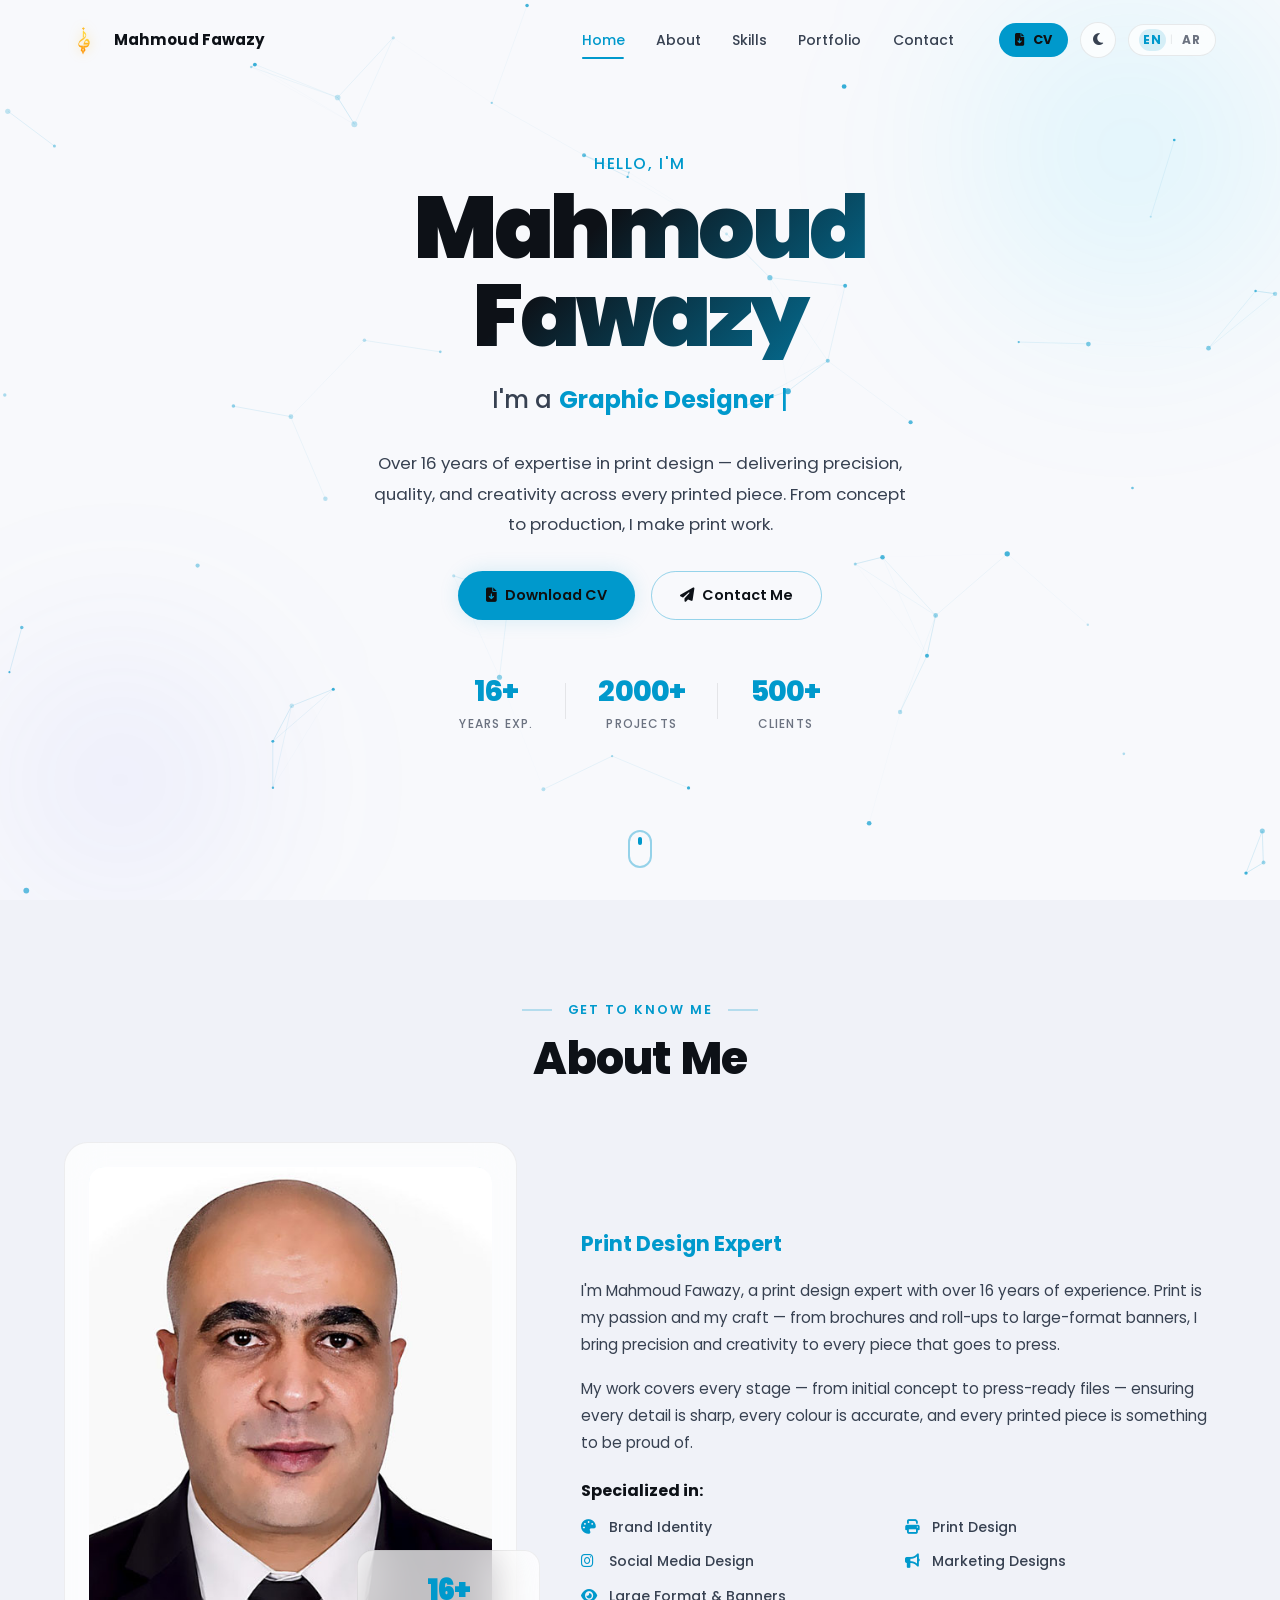
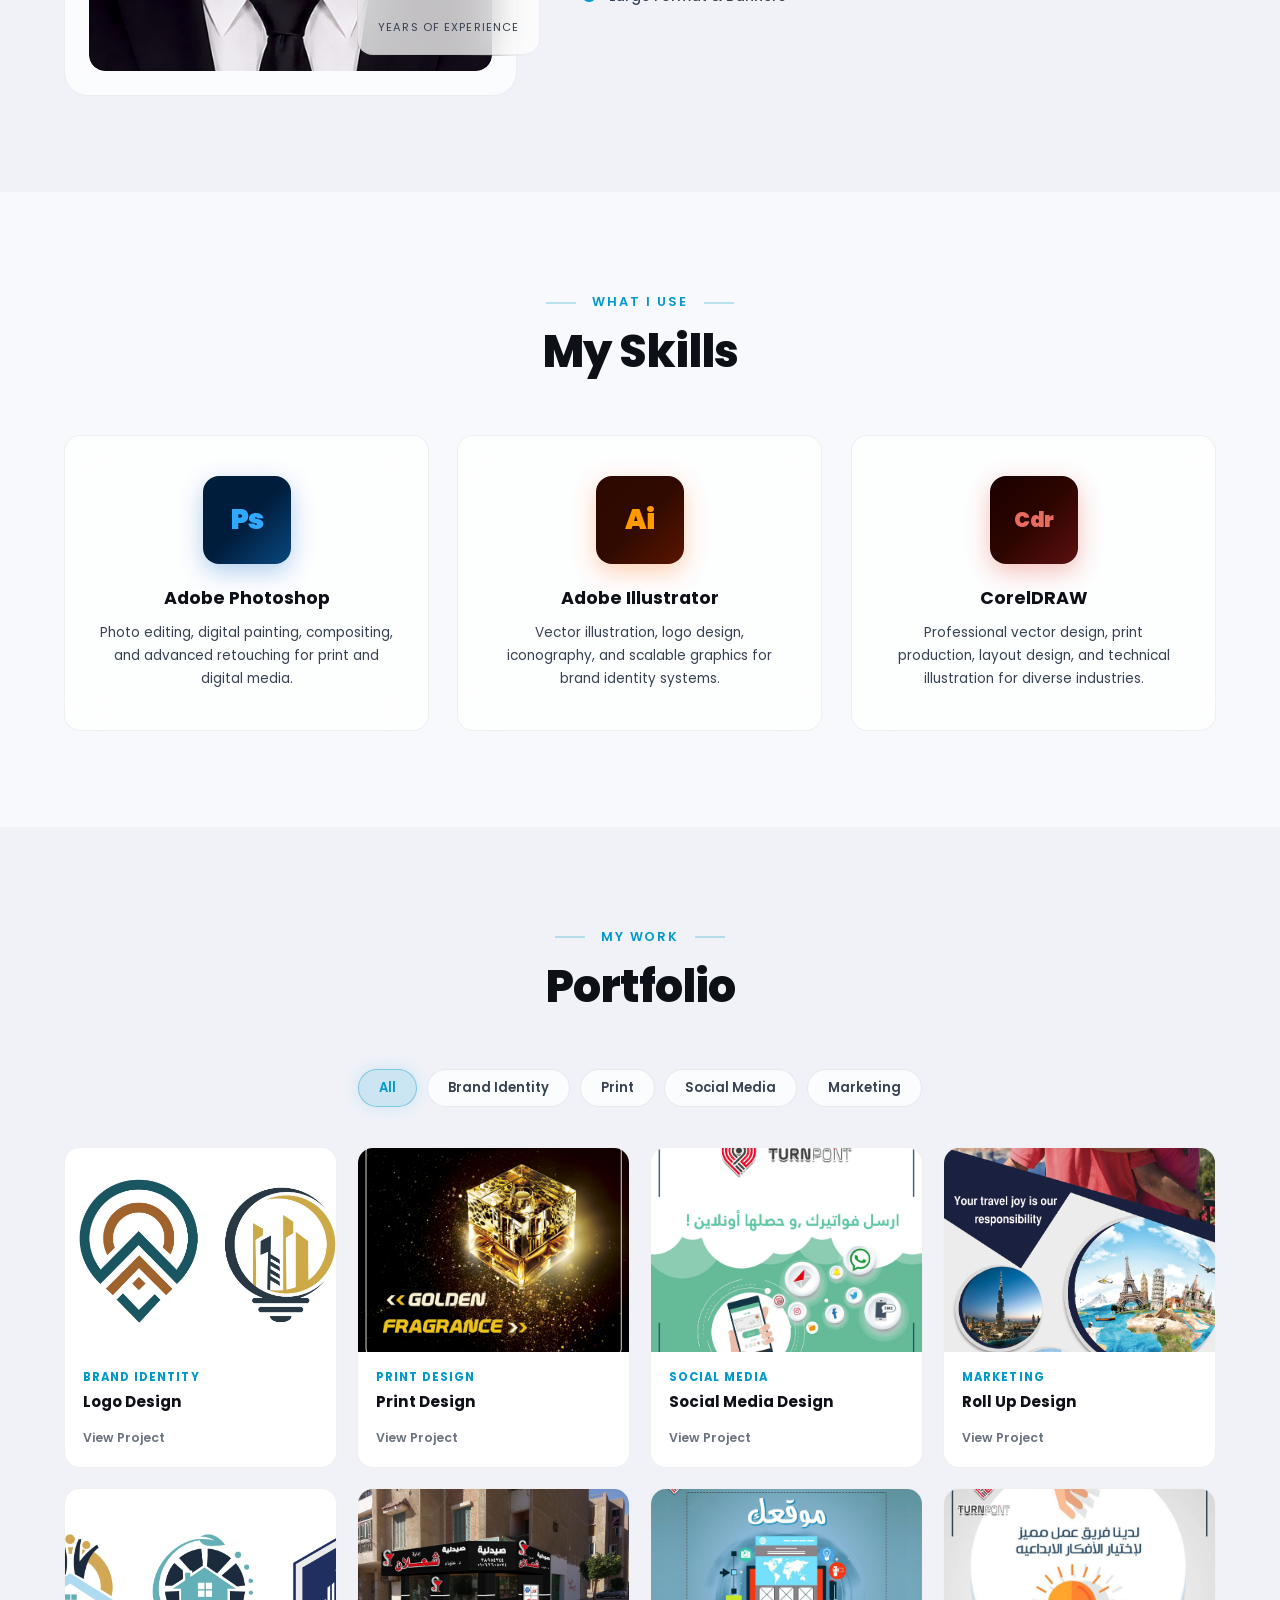
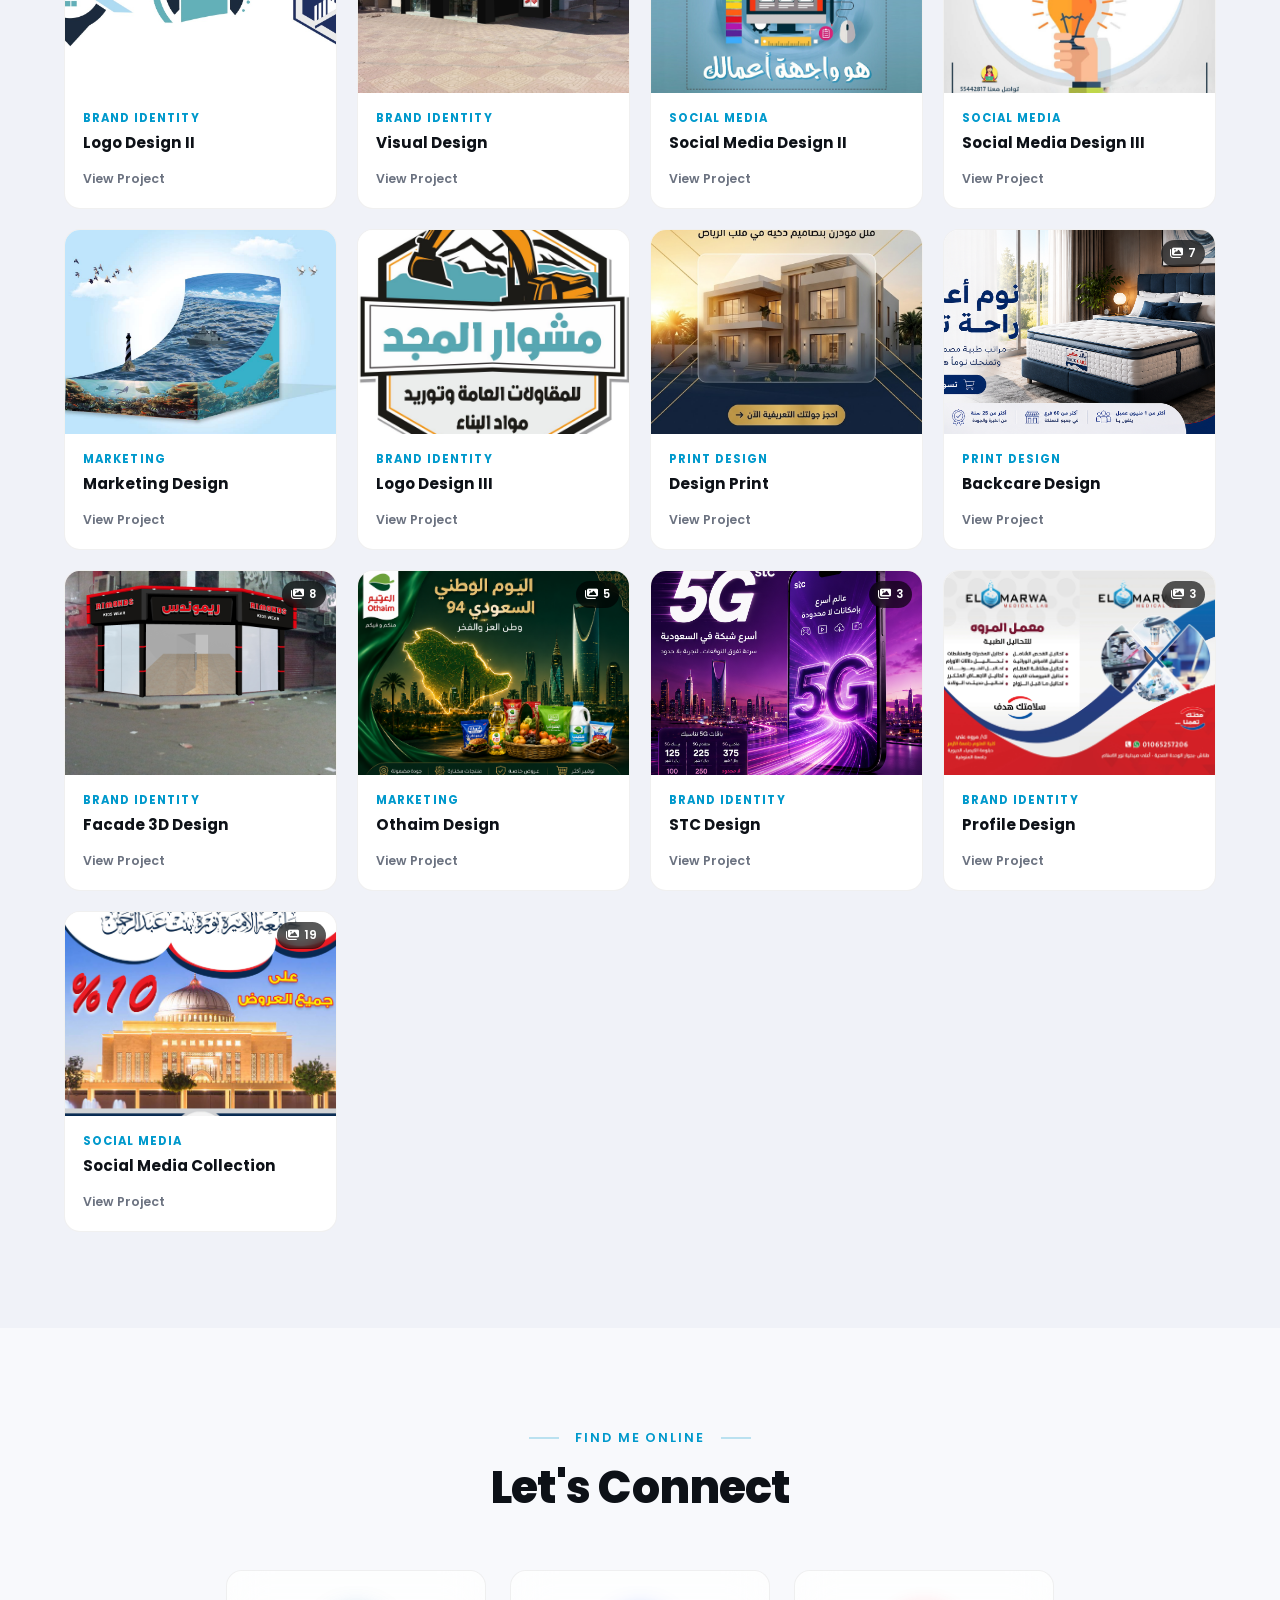
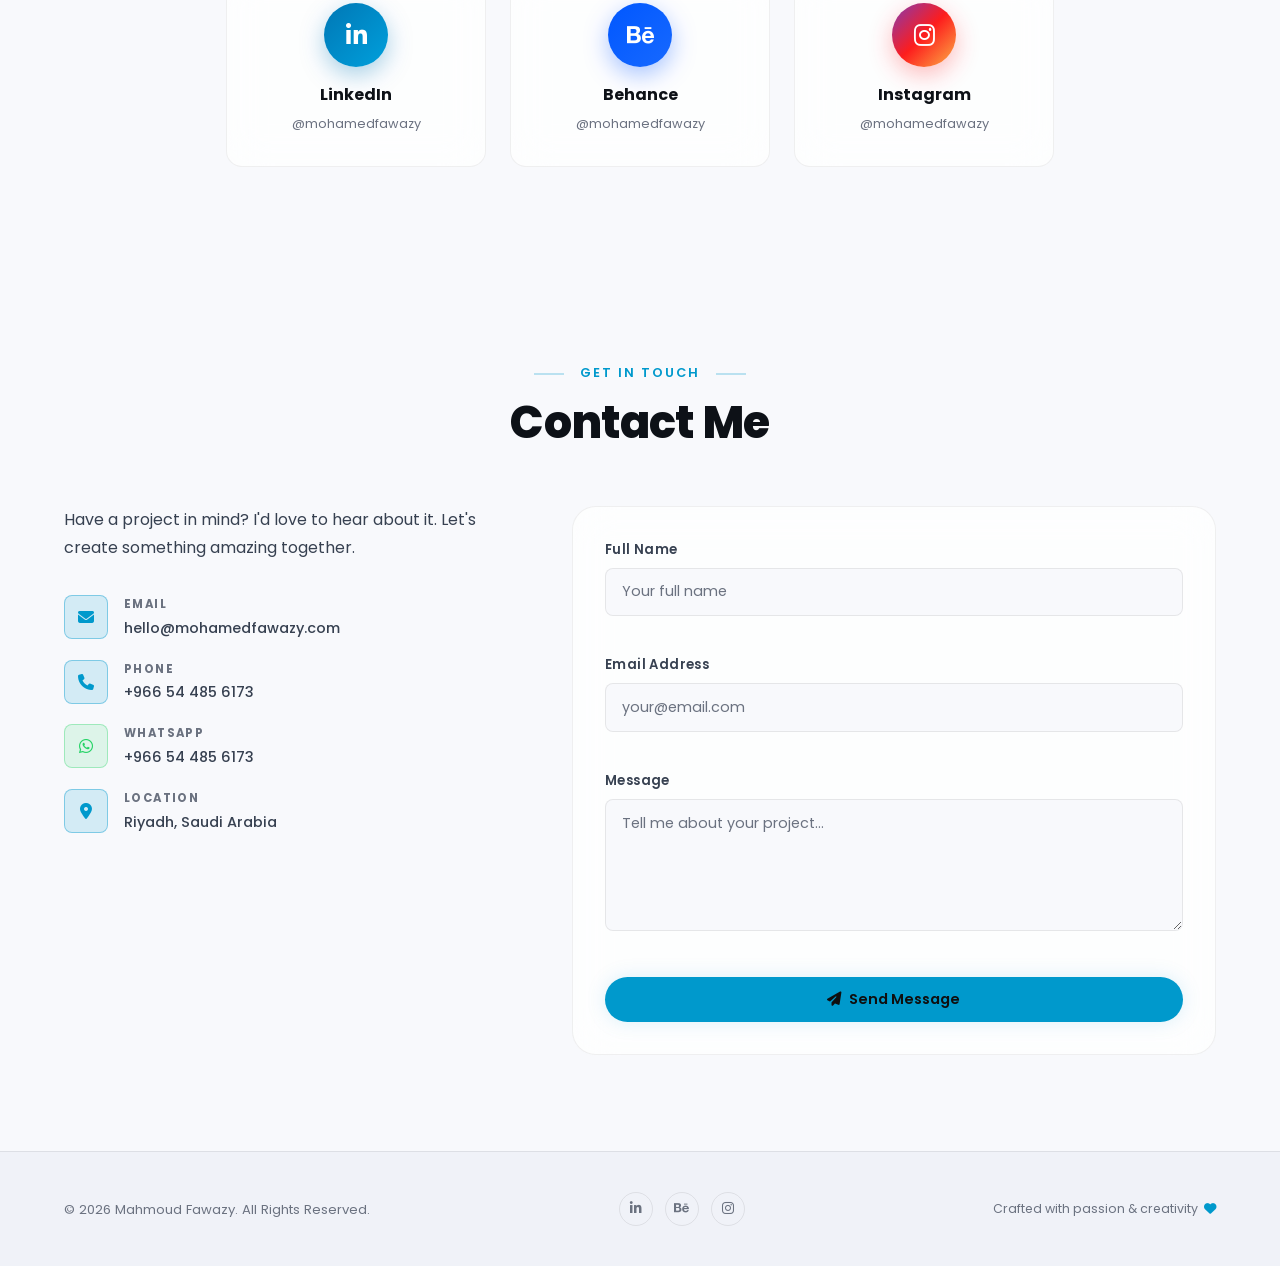
==== index.html @ 14a66e4d "deploy: f0eb52a1836e1e8ee08e49c6eab8d75b485fc7b1" ====
<!DOCTYPE html>
<html lang="en" dir="ltr" data-theme="dark">
<head>
  <meta charset="UTF-8" />
  <meta name="viewport" content="width=device-width, initial-scale=1.0" />
  <meta http-equiv="X-UA-Compatible" content="IE=edge" />

  <!-- ===== SEO ===== -->
  <title>Mahmoud Fawazy | Graphic Designer</title>
  <meta name="description" content="Mahmoud Fawazy — Print Design Expert with 16+ years of experience in brochures, roll-ups, banners, and all types of print production." />
  <meta name="keywords" content="Mahmoud Fawazy, Print Design Expert, Print Production, Brochure Design, Roll Up Design, Banner Design, Graphic Designer, Adobe Photoshop, CorelDRAW" />
  <meta name="author" content="Mahmoud Fawazy" />
  <meta name="robots" content="index, follow" />

  <!-- ===== Open Graph ===== -->
  <meta property="og:type" content="website" />
  <meta property="og:title" content="Mahmoud Fawazy | Graphic Designer" />
  <meta property="og:description" content="Print Design Expert with 16+ years of experience — brochures, roll-ups, banners, and all types of print production." />
  <meta property="og:image" content="assets/images/og-image.jpg" />
  <meta property="og:url" content="https://mohamedfawazy.com" />
  <meta name="twitter:card" content="summary_large_image" />
  <meta name="twitter:title" content="Mahmoud Fawazy | Graphic Designer" />
  <meta name="twitter:description" content="Print Design Expert with 16+ years of experience — brochures, roll-ups, banners, and all types of print production." />

  <!-- ===== Favicon ===== -->
  <link rel="icon" type="image/svg+xml" href="assets/icons/favicon.svg" />

  <!-- ===== Fonts ===== -->
  <link rel="preconnect" href="https://fonts.googleapis.com" />
  <link rel="preconnect" href="https://fonts.gstatic.com" crossorigin />
  <link href="https://fonts.googleapis.com/css2?family=Poppins:wght@300;400;500;600;700;800;900&family=Cairo:wght@300;400;500;600;700;800;900&display=swap" rel="stylesheet" />

  <!-- ===== Font Awesome ===== -->
  <link rel="stylesheet" href="https://cdnjs.cloudflare.com/ajax/libs/font-awesome/6.5.1/css/all.min.css" integrity="sha512-DTOQO9RWCH3ppGqcWaEA1BIZOC6xxalwEsw9c2QQeAIftl+Vegovlnee1c9QX4TctnWMn13TZye+giMm8e2LwA==" crossorigin="anonymous" referrerpolicy="no-referrer" />

  <!-- ===== Styles ===== -->
  <link rel="stylesheet" href="src/style.css" />
</head>
<body>

  <!-- ===================================================
       LOADING SCREEN
  ==================================================== -->
  <div id="loading-screen" class="loading-screen" role="status" aria-label="Loading">
    <div class="loader-content">
      <div class="loader-logo"><img src="assets/icons/logo.png" alt="Mahmoud Fawazy Logo" class="loader-logo-img" /></div>
      <div class="loader-bar-wrap">
        <div class="loader-bar"></div>
      </div>
      <p class="loader-text" data-i18n="loading">MohamedFawazy Portfolio</p>
    </div>
  </div>

  <!-- ===================================================
       NAVIGATION
  ==================================================== -->
  <header id="navbar" class="navbar" role="banner">
    <nav class="nav-container" aria-label="Main navigation">

      <!-- Logo -->
      <a href="#home" class="nav-logo" aria-label="Go to top">
        <img src="assets/icons/logo.png" alt="Mahmoud Fawazy Logo" class="logo-img" />
        <span class="logo-name" data-i18n="logoName">Mahmoud Fawazy</span>
      </a>

      <!-- Nav Links -->
      <ul class="nav-links" role="list">
        <li><a href="#home"      class="nav-link active" data-i18n="navHome"      aria-current="page">Home</a></li>
        <li><a href="#about"     class="nav-link"        data-i18n="navAbout">About</a></li>
        <li><a href="#skills"    class="nav-link"        data-i18n="navSkills">Skills</a></li>
        <li><a href="#portfolio" class="nav-link"        data-i18n="navPortfolio">Portfolio</a></li>
        <li><a href="#contact"   class="nav-link"        data-i18n="navContact">Contact</a></li>
      </ul>

      <!-- Controls -->
      <div class="nav-controls">
        <!-- Download CV -->
        <a href="assets/cv/Mohamed-Fawazy-CV.pdf" download class="btn btn-cv ripple" aria-label="Download CV">
          <i class="fa-solid fa-file-arrow-down" aria-hidden="true"></i>
          <span data-i18n="downloadCV">CV</span>
        </a>

        <!-- Theme Toggle -->
        <button id="theme-toggle" class="icon-btn" aria-label="Toggle theme" title="Toggle theme">
          <i class="fa-solid fa-sun" id="icon-sun" aria-hidden="true"></i>
          <i class="fa-solid fa-moon" id="icon-moon" aria-hidden="true"></i>
        </button>

        <!-- Language Toggle -->
        <div class="lang-toggle" role="group" aria-label="Language selection">
          <button class="lang-btn active" data-lang="en" aria-label="Switch to English" aria-pressed="true">EN</button>
          <span class="lang-divider" aria-hidden="true">|</span>
          <button class="lang-btn" data-lang="ar" aria-label="Switch to Arabic" aria-pressed="false">AR</button>
        </div>

        <!-- Hamburger -->
        <button id="hamburger" class="hamburger" aria-label="Toggle mobile menu" aria-expanded="false" aria-controls="nav-links-mobile">
          <span></span><span></span><span></span>
        </button>
      </div>
    </nav>

    <!-- Mobile menu -->
    <div id="nav-links-mobile" class="nav-mobile" aria-hidden="true">
      <ul role="list">
        <li><a href="#home"      class="nav-link" data-i18n="navHome">Home</a></li>
        <li><a href="#about"     class="nav-link" data-i18n="navAbout">About</a></li>
        <li><a href="#skills"    class="nav-link" data-i18n="navSkills">Skills</a></li>
        <li><a href="#portfolio" class="nav-link" data-i18n="navPortfolio">Portfolio</a></li>
        <li><a href="#contact"   class="nav-link" data-i18n="navContact">Contact</a></li>
        <li>
          <a href="assets/cv/Mohamed-Fawazy-CV.pdf" download class="btn btn-cv ripple" aria-label="Download CV">
            <i class="fa-solid fa-file-arrow-down" aria-hidden="true"></i>
            <span data-i18n="downloadCV">CV</span>
          </a>
        </li>
      </ul>
    </div>
  </header>

  <main>
    <!-- ===================================================
         HERO SECTION
    ==================================================== -->
    <section id="home" class="hero section" aria-label="Hero">
      <!-- Particle canvas -->
      <canvas id="particle-canvas" aria-hidden="true"></canvas>

      <!-- Decorative animated blobs -->
      <div class="hero-blob hero-blob-1" aria-hidden="true"></div>
      <div class="hero-blob hero-blob-2" aria-hidden="true"></div>

      <div class="hero-content">
        <p class="hero-greeting reveal-up" data-i18n="heroGreeting">Hello, I'm</p>
        <h1 class="hero-name reveal-up">Mahmoud Fawazy</h1>
        <div class="hero-role-wrap reveal-up">
          <span class="hero-role-prefix" data-i18n="heroRolePrefix">I'm a</span>
          <span class="hero-role" id="typed-role"></span>
          <span class="hero-cursor" aria-hidden="true">|</span>
        </div>
        <p class="hero-bio reveal-up" data-i18n="heroBio">
          Over 16 years of expertise in print design — delivering precision, quality, and creativity across every printed piece. From concept to production, I make print work.
        </p>
        <div class="hero-cta reveal-up">
          <a href="assets/cv/Mohamed-Fawazy-CV.pdf" download class="btn btn-primary ripple">
            <i class="fa-solid fa-file-arrow-down" aria-hidden="true"></i>
            <span data-i18n="downloadCVFull">Download CV</span>
          </a>
          <a href="#contact" class="btn btn-outline ripple">
            <i class="fa-solid fa-paper-plane" aria-hidden="true"></i>
            <span data-i18n="contactMe">Contact Me</span>
          </a>
        </div>
        <div class="hero-stats reveal-up" aria-label="Statistics">
          <div class="stat-item">
            <span class="stat-number">16+</span>
            <span class="stat-label" data-i18n="statYears">Years Exp.</span>
          </div>
          <div class="stat-divider" aria-hidden="true"></div>
          <div class="stat-item">
            <span class="stat-number">2000+</span>
            <span class="stat-label" data-i18n="statProjects">Projects</span>
          </div>
          <div class="stat-divider" aria-hidden="true"></div>
          <div class="stat-item">
            <span class="stat-number">500+</span>
            <span class="stat-label" data-i18n="statClients">Clients</span>
          </div>
        </div>
      </div>

      <!-- Scroll indicator -->
      <a href="#about" class="scroll-indicator" aria-label="Scroll to about section">
        <span class="scroll-dot" aria-hidden="true"></span>
      </a>
    </section>

    <!-- ===================================================
         ABOUT SECTION
    ==================================================== -->
    <section id="about" class="about section" aria-label="About">
      <div class="container">
        <div class="section-header reveal-up">
          <span class="section-tag" data-i18n="aboutTag">Get to know me</span>
          <h2 class="section-title" data-i18n="aboutTitle">About Me</h2>
        </div>

        <div class="about-grid">
          <!-- Image -->
          <div class="about-image-wrap reveal-left">
            <div class="about-image-card glass-card">
              <div class="about-img-placeholder" aria-label="Mahmoud Fawazy profile photo">
                <img src="assets/portfolio/my%20face%20photo.jpg" alt="Mahmoud Fawazy — Graphic Designer" loading="lazy" />
              </div>
              <!-- Floating badge -->
              <div class="about-badge glass-card" aria-label="Experience badge">
                <span class="badge-number">16+</span>
                <span class="badge-label" data-i18n="badgeYears">Years of<br/>Experience</span>
              </div>
            </div>
          </div>

          <!-- Text -->
          <div class="about-text reveal-right">
            <h3 class="about-subtitle" data-i18n="aboutSubtitle">Print Design Expert</h3>
            <p class="about-description" data-i18n="aboutDesc1">
              I'm Mahmoud Fawazy, a print design expert with over 16 years of experience. Print is my passion and my craft — from brochures and roll-ups to large-format banners, I bring precision and creativity to every piece that goes to press.
            </p>
            <p class="about-description" data-i18n="aboutDesc2">
              My work covers every stage — from initial concept to press-ready files — ensuring every detail is sharp, every colour is accurate, and every printed piece is something to be proud of.
            </p>

            <!-- Specializations -->
            <h4 class="about-spec-title" data-i18n="specTitle">Specialized in:</h4>
            <ul class="about-spec-list" role="list">
              <li class="spec-item">
                <i class="fa-solid fa-palette" aria-hidden="true"></i>
                <span data-i18n="spec1">Brand Identity</span>
              </li>
              <li class="spec-item">
                <i class="fa-solid fa-print" aria-hidden="true"></i>
                <span data-i18n="spec2">Print Design</span>
              </li>
              <li class="spec-item">
                <i class="fa-brands fa-instagram" aria-hidden="true"></i>
                <span data-i18n="spec3">Social Media Design</span>
              </li>
              <li class="spec-item">
                <i class="fa-solid fa-bullhorn" aria-hidden="true"></i>
                <span data-i18n="spec4">Marketing Designs</span>
              </li>
              <li class="spec-item">
                <i class="fa-solid fa-eye" aria-hidden="true"></i>
                <span data-i18n="spec5">Large Format &amp; Banners</span>
              </li>
            </ul>
          </div>
        </div>
      </div>
    </section>

    <!-- ===================================================
         SKILLS SECTION
    ==================================================== -->
    <section id="skills" class="skills section" aria-label="Skills">
      <div class="container">
        <div class="section-header reveal-up">
          <span class="section-tag" data-i18n="skillsTag">What I Use</span>
          <h2 class="section-title" data-i18n="skillsTitle">My Skills</h2>
        </div>

        <div class="skills-grid">
          <!-- Photoshop -->
          <article class="skill-card glass-card tilt-card reveal-up" aria-label="Adobe Photoshop skill">
            <div class="skill-icon-wrap skill-ps" aria-hidden="true">
              <div class="skill-icon-inner">
                <span class="skill-abbr">Ps</span>
              </div>
            </div>
            <h3 class="skill-name" data-i18n="skillPS">Adobe Photoshop</h3>
            <p class="skill-desc" data-i18n="skillPSDesc">Photo editing, digital painting, compositing, and advanced retouching for print and digital media.</p>
            <div class="skill-glow" aria-hidden="true"></div>
          </article>

          <!-- Illustrator -->
          <article class="skill-card glass-card tilt-card reveal-up" style="--delay: 0.1s" aria-label="Adobe Illustrator skill">
            <div class="skill-icon-wrap skill-ai" aria-hidden="true">
              <div class="skill-icon-inner">
                <span class="skill-abbr">Ai</span>
              </div>
            </div>
            <h3 class="skill-name" data-i18n="skillAI">Adobe Illustrator</h3>
            <p class="skill-desc" data-i18n="skillAIDesc">Vector illustration, logo design, iconography, and scalable graphics for brand identity systems.</p>
            <div class="skill-glow" aria-hidden="true"></div>
          </article>

          <!-- CorelDRAW -->
          <article class="skill-card glass-card tilt-card reveal-up" style="--delay: 0.2s" aria-label="CorelDRAW skill">
            <div class="skill-icon-wrap skill-cdr" aria-hidden="true">
              <div class="skill-icon-inner">
                <span class="skill-abbr">Cdr</span>
              </div>
            </div>
            <h3 class="skill-name" data-i18n="skillCDR">CorelDRAW</h3>
            <p class="skill-desc" data-i18n="skillCDRDesc">Professional vector design, print production, layout design, and technical illustration for diverse industries.</p>
            <div class="skill-glow" aria-hidden="true"></div>
          </article>
        </div>
      </div>
    </section>

    <!-- ===================================================
         PORTFOLIO SECTION
    ==================================================== -->
    <section id="portfolio" class="portfolio section" aria-label="Portfolio">
      <div class="container">
        <div class="section-header reveal-up">
          <span class="section-tag" data-i18n="portfolioTag">My Work</span>
          <h2 class="section-title" data-i18n="portfolioTitle">Portfolio</h2>
        </div>

        <!-- Filter Buttons -->
        <div class="portfolio-filters reveal-up" role="group" aria-label="Portfolio filter">
          <button class="filter-btn active ripple" data-filter="all" data-i18n="filterAll">All</button>
          <button class="filter-btn ripple" data-filter="brand" data-i18n="filterBrand">Brand Identity</button>
          <button class="filter-btn ripple" data-filter="print" data-i18n="filterPrint">Print</button>
          <button class="filter-btn ripple" data-filter="social" data-i18n="filterSocial">Social Media</button>
          <button class="filter-btn ripple" data-filter="marketing" data-i18n="filterMarketing">Marketing</button>
        </div>

        <!-- Portfolio Grid -->
        <div class="portfolio-grid" id="portfolio-grid">

          <!-- 1: Logo Design -->
          <article class="portfolio-card reveal-up" data-category="brand" aria-label="Project: Logo Design">
            <div class="portfolio-img" style="--grad: linear-gradient(135deg, #00D4FF 0%, #0047ff 100%)">
              <img src="assets/portfolio/logdesign.jpg" alt="Logo Design" loading="lazy" />
              <div class="portfolio-img-overlay">
                <i class="fa-solid fa-magnifying-glass" aria-hidden="true"></i>
              </div>
            </div>
            <div class="portfolio-info">
              <span class="portfolio-category" data-i18n="catBrand">Brand Identity</span>
              <h3 class="portfolio-title" data-i18n="proj1Title">Logo Design</h3>
              <a href="#" class="btn-view ripple" data-i18n="viewProject">View Project <i class="fa-solid fa-arrow-right" aria-hidden="true"></i></a>
            </div>
          </article>

          <!-- 2: Print Design -->
          <article class="portfolio-card reveal-up" style="--delay: 0.05s" data-category="print" aria-label="Project: Print Design">
            <div class="portfolio-img" style="--grad: linear-gradient(135deg, #FF6B6B 0%, #FF8E53 100%)">
              <img src="assets/portfolio/print%20design.jpg" alt="Print Design" loading="lazy" />
              <div class="portfolio-img-overlay">
                <i class="fa-solid fa-magnifying-glass" aria-hidden="true"></i>
              </div>
            </div>
            <div class="portfolio-info">
              <span class="portfolio-category" data-i18n="catPrint">Print Design</span>
              <h3 class="portfolio-title" data-i18n="proj2Title">Print Design</h3>
              <a href="#" class="btn-view ripple" data-i18n="viewProject">View Project <i class="fa-solid fa-arrow-right" aria-hidden="true"></i></a>
            </div>
          </article>

          <!-- 3: Social Media Design -->
          <article class="portfolio-card reveal-up" style="--delay: 0.1s" data-category="social" aria-label="Project: Social Media Design">
            <div class="portfolio-img" style="--grad: linear-gradient(135deg, #A855F7 0%, #EC4899 100%)">
              <img src="assets/portfolio/social%20media%20design.jpg" alt="Social Media Design" loading="lazy" />
              <div class="portfolio-img-overlay">
                <i class="fa-solid fa-magnifying-glass" aria-hidden="true"></i>
              </div>
            </div>
            <div class="portfolio-info">
              <span class="portfolio-category" data-i18n="catSocial">Social Media</span>
              <h3 class="portfolio-title" data-i18n="proj3Title">Social Media Design</h3>
              <a href="#" class="btn-view ripple" data-i18n="viewProject">View Project <i class="fa-solid fa-arrow-right" aria-hidden="true"></i></a>
            </div>
          </article>

          <!-- 4: Roll Up Design -->
          <article class="portfolio-card reveal-up" style="--delay: 0.15s" data-category="marketing" aria-label="Project: Roll Up Design">
            <div class="portfolio-img" style="--grad: linear-gradient(135deg, #10B981 0%, #06B6D4 100%)">
              <img src="assets/portfolio/roll%20up%20design.jpg" alt="Roll Up Design" loading="lazy" />
              <div class="portfolio-img-overlay">
                <i class="fa-solid fa-magnifying-glass" aria-hidden="true"></i>
              </div>
            </div>
            <div class="portfolio-info">
              <span class="portfolio-category" data-i18n="catMarketing">Marketing</span>
              <h3 class="portfolio-title" data-i18n="proj4Title">Roll Up Design</h3>
              <a href="#" class="btn-view ripple" data-i18n="viewProject">View Project <i class="fa-solid fa-arrow-right" aria-hidden="true"></i></a>
            </div>
          </article>

          <!-- 5: Logo Design II -->
          <article class="portfolio-card reveal-up" style="--delay: 0.2s" data-category="brand" aria-label="Project: Logo Design II">
            <div class="portfolio-img" style="--grad: linear-gradient(135deg, #F59E0B 0%, #EF4444 100%)">
              <img src="assets/portfolio/logo%20desin%202.jpg" alt="Logo Design II" loading="lazy" />
              <div class="portfolio-img-overlay">
                <i class="fa-solid fa-magnifying-glass" aria-hidden="true"></i>
              </div>
            </div>
            <div class="portfolio-info">
              <span class="portfolio-category" data-i18n="catBrand">Brand Identity</span>
              <h3 class="portfolio-title" data-i18n="proj5Title">Logo Design II</h3>
              <a href="#" class="btn-view ripple" data-i18n="viewProject">View Project <i class="fa-solid fa-arrow-right" aria-hidden="true"></i></a>
            </div>
          </article>

          <!-- 6: Visual Design -->
          <article class="portfolio-card reveal-up" style="--delay: 0.25s" data-category="brand" aria-label="Project: Visual Design">
            <div class="portfolio-img" style="--grad: linear-gradient(135deg, #6366F1 0%, #00D4FF 100%)">
              <img src="assets/portfolio/viwe%20design.JPG" alt="Visual Design" loading="lazy" />
              <div class="portfolio-img-overlay">
                <i class="fa-solid fa-magnifying-glass" aria-hidden="true"></i>
              </div>
            </div>
            <div class="portfolio-info">
              <span class="portfolio-category" data-i18n="catBrand">Brand Identity</span>
              <h3 class="portfolio-title" data-i18n="proj6Title">Visual Design</h3>
              <a href="#" class="btn-view ripple" data-i18n="viewProject">View Project <i class="fa-solid fa-arrow-right" aria-hidden="true"></i></a>
            </div>
          </article>

          <!-- 7: Social Media Design II -->
          <article class="portfolio-card reveal-up" style="--delay: 0.3s" data-category="social" aria-label="Project: Social Media Design II">
            <div class="portfolio-img" style="--grad: linear-gradient(135deg, #F97316 0%, #EC4899 100%)">
              <img src="assets/portfolio/social%20media%20design%202.jpg" alt="Social Media Design II" loading="lazy" />
              <div class="portfolio-img-overlay">
                <i class="fa-solid fa-magnifying-glass" aria-hidden="true"></i>
              </div>
            </div>
            <div class="portfolio-info">
              <span class="portfolio-category" data-i18n="catSocial">Social Media</span>
              <h3 class="portfolio-title" data-i18n="proj7Title">Social Media Design II</h3>
              <a href="#" class="btn-view ripple" data-i18n="viewProject">View Project <i class="fa-solid fa-arrow-right" aria-hidden="true"></i></a>
            </div>
          </article>

          <!-- 8: Social Media Design III -->
          <article class="portfolio-card reveal-up" style="--delay: 0.35s" data-category="social" aria-label="Project: Social Media Design III">
            <div class="portfolio-img" style="--grad: linear-gradient(135deg, #14B8A6 0%, #6366F1 100%)">
              <img src="assets/portfolio/social%20media%20design%203.jpg" alt="Social Media Design III" loading="lazy" />
              <div class="portfolio-img-overlay">
                <i class="fa-solid fa-magnifying-glass" aria-hidden="true"></i>
              </div>
            </div>
            <div class="portfolio-info">
              <span class="portfolio-category" data-i18n="catSocial">Social Media</span>
              <h3 class="portfolio-title" data-i18n="proj8Title">Social Media Design III</h3>
              <a href="#" class="btn-view ripple" data-i18n="viewProject">View Project <i class="fa-solid fa-arrow-right" aria-hidden="true"></i></a>
            </div>
          </article>

          <!-- 9: Marketing Design -->
          <article class="portfolio-card reveal-up" style="--delay: 0.4s" data-category="marketing" aria-label="Project: Marketing Design">
            <div class="portfolio-img" style="--grad: linear-gradient(135deg, #8B5CF6 0%, #3B82F6 100%)">
              <img src="assets/portfolio/work5.JPG" alt="Marketing Design" loading="lazy" />
              <div class="portfolio-img-overlay">
                <i class="fa-solid fa-magnifying-glass" aria-hidden="true"></i>
              </div>
            </div>
            <div class="portfolio-info">
              <span class="portfolio-category" data-i18n="catMarketing">Marketing</span>
              <h3 class="portfolio-title" data-i18n="proj9Title">Marketing Design</h3>
              <a href="#" class="btn-view ripple" data-i18n="viewProject">View Project <i class="fa-solid fa-arrow-right" aria-hidden="true"></i></a>
            </div>
          </article>


          <!-- 10: Logo Design III -->
          <article class="portfolio-card reveal-up" style="--delay: 0.05s" data-category="brand" aria-label="Project: Logo Design III">
            <div class="portfolio-img" style="--grad: linear-gradient(135deg, #00D4FF 0%, #7C3AED 100%)">
              <img src="assets/portfolio/logo%20design.jpg" alt="Logo Design III" loading="lazy" />
              <div class="portfolio-img-overlay"><i class="fa-solid fa-magnifying-glass" aria-hidden="true"></i></div>
            </div>
            <div class="portfolio-info">
              <span class="portfolio-category" data-i18n="catBrand">Brand Identity</span>
              <h3 class="portfolio-title" data-i18n="proj10Title">Logo Design III</h3>
              <a href="#" class="btn-view ripple" data-i18n="viewProject">View Project <i class="fa-solid fa-arrow-right" aria-hidden="true"></i></a>
            </div>
          </article>

          <!-- Design Print -->
          <article class="portfolio-card reveal-up" style="--delay: 0.1s" data-category="print" aria-label="Project: Design Print">
            <div class="portfolio-img" style="--grad: linear-gradient(135deg, #FF6B6B 0%, #FF8E53 100%)">
              <img src="assets/portfolio/design%20print.jpg" alt="Design Print" loading="lazy" />
              <div class="portfolio-img-overlay"><i class="fa-solid fa-magnifying-glass" aria-hidden="true"></i></div>
            </div>
            <div class="portfolio-info">
              <span class="portfolio-category" data-i18n="catPrint">Print Design</span>
              <h3 class="portfolio-title" data-i18n="proj11Title">Design Print</h3>
              <a href="#" class="btn-view ripple" data-i18n="viewProject">View Project <i class="fa-solid fa-arrow-right" aria-hidden="true"></i></a>
            </div>
          </article>

          <!-- Backcare Design — 7 images -->
          <article class="portfolio-card portfolio-group reveal-up" style="--delay: 0.15s" data-category="print"
            data-group='[{"src":"assets/portfolio/1%20backcare%20design.png","alt":"Backcare Design 1"},{"src":"assets/portfolio/2%20backcare%20design.png","alt":"Backcare Design 2"},{"src":"assets/portfolio/3%20backcare%20design.png","alt":"Backcare Design 3"},{"src":"assets/portfolio/4%20backcare%20design.png","alt":"Backcare Design 4"},{"src":"assets/portfolio/5%20backcare%20design.png","alt":"Backcare Design 5"},{"src":"assets/portfolio/6%20backcare%20design.png","alt":"Backcare Design 6"},{"src":"assets/portfolio/7%20backcare%20design.png","alt":"Backcare Design 7"}]'
            aria-label="Project: Backcare Design">
            <div class="portfolio-img" style="--grad: linear-gradient(135deg, #A855F7 0%, #3B82F6 100%)">
              <img src="assets/portfolio/1%20backcare%20design.png" alt="Backcare Design" loading="lazy" />
              <div class="portfolio-img-overlay"><i class="fa-solid fa-magnifying-glass" aria-hidden="true"></i></div>
              <span class="group-badge"><i class="fa-solid fa-images"></i> 7</span>
            </div>
            <div class="portfolio-info">
              <span class="portfolio-category" data-i18n="catPrint">Print Design</span>
              <h3 class="portfolio-title">Backcare Design</h3>
              <a href="#" class="btn-view ripple" data-i18n="viewProject">View Project <i class="fa-solid fa-arrow-right" aria-hidden="true"></i></a>
            </div>
          </article>

          <!-- Facade 3D Design — 8 images -->
          <article class="portfolio-card portfolio-group reveal-up" style="--delay: 0.2s" data-category="brand"
            data-group='[{"src":"assets/portfolio/1%20facade%20designs%203D.JPG","alt":"Facade 3D 1"},{"src":"assets/portfolio/2%20facade%20designs%203D.jpg","alt":"Facade 3D 2"},{"src":"assets/portfolio/3%20facade%20designs%203D.jpg","alt":"Facade 3D 3"},{"src":"assets/portfolio/4%20facade%20designs%203D.jpg","alt":"Facade 3D 4"},{"src":"assets/portfolio/5%20facade%20designs%203D.jpg","alt":"Facade 3D 5"},{"src":"assets/portfolio/6%20facade%20designs%203D.jpg","alt":"Facade 3D 6"},{"src":"assets/portfolio/7%20facade%20designs%203D.jpg","alt":"Facade 3D 7"},{"src":"assets/portfolio/8%20facade%20designs%203D.jpg","alt":"Facade 3D 8"}]'
            aria-label="Project: Facade 3D Design">
            <div class="portfolio-img" style="--grad: linear-gradient(135deg, #00D4FF 0%, #0047ff 100%)">
              <img src="assets/portfolio/1%20facade%20designs%203D.JPG" alt="Facade 3D Design" loading="lazy" />
              <div class="portfolio-img-overlay"><i class="fa-solid fa-magnifying-glass" aria-hidden="true"></i></div>
              <span class="group-badge"><i class="fa-solid fa-images"></i> 8</span>
            </div>
            <div class="portfolio-info">
              <span class="portfolio-category" data-i18n="catBrand">Brand Identity</span>
              <h3 class="portfolio-title">Facade 3D Design</h3>
              <a href="#" class="btn-view ripple" data-i18n="viewProject">View Project <i class="fa-solid fa-arrow-right" aria-hidden="true"></i></a>
            </div>
          </article>

          <!-- Othaim Design — 5 images -->
          <article class="portfolio-card portfolio-group reveal-up" style="--delay: 0.25s" data-category="marketing"
            data-group='[{"src":"assets/portfolio/1%20othaim%20design.png","alt":"Othaim Design 1"},{"src":"assets/portfolio/2%20othaim%20design.png","alt":"Othaim Design 2"},{"src":"assets/portfolio/3%20othaim%20design.png","alt":"Othaim Design 3"},{"src":"assets/portfolio/4%20othaim%20design.png","alt":"Othaim Design 4"},{"src":"assets/portfolio/5%20othaim%20design.png","alt":"Othaim Design 5"}]'
            aria-label="Project: Othaim Design">
            <div class="portfolio-img" style="--grad: linear-gradient(135deg, #10B981 0%, #F59E0B 100%)">
              <img src="assets/portfolio/1%20othaim%20design.png" alt="Othaim Design" loading="lazy" />
              <div class="portfolio-img-overlay"><i class="fa-solid fa-magnifying-glass" aria-hidden="true"></i></div>
              <span class="group-badge"><i class="fa-solid fa-images"></i> 5</span>
            </div>
            <div class="portfolio-info">
              <span class="portfolio-category" data-i18n="catMarketing">Marketing</span>
              <h3 class="portfolio-title">Othaim Design</h3>
              <a href="#" class="btn-view ripple" data-i18n="viewProject">View Project <i class="fa-solid fa-arrow-right" aria-hidden="true"></i></a>
            </div>
          </article>

          <!-- STC Design — 3 images -->
          <article class="portfolio-card portfolio-group reveal-up" style="--delay: 0.3s" data-category="brand"
            data-group='[{"src":"assets/portfolio/1%20stc%20design.png","alt":"STC Design 1"},{"src":"assets/portfolio/2%20stc%20design.png","alt":"STC Design 2"},{"src":"assets/portfolio/3%20stc%20design.png","alt":"STC Design 3"}]'
            aria-label="Project: STC Design">
            <div class="portfolio-img" style="--grad: linear-gradient(135deg, #8B5CF6 0%, #3B82F6 100%)">
              <img src="assets/portfolio/1%20stc%20design.png" alt="STC Design" loading="lazy" />
              <div class="portfolio-img-overlay"><i class="fa-solid fa-magnifying-glass" aria-hidden="true"></i></div>
              <span class="group-badge"><i class="fa-solid fa-images"></i> 3</span>
            </div>
            <div class="portfolio-info">
              <span class="portfolio-category" data-i18n="catBrand">Brand Identity</span>
              <h3 class="portfolio-title">STC Design</h3>
              <a href="#" class="btn-view ripple" data-i18n="viewProject">View Project <i class="fa-solid fa-arrow-right" aria-hidden="true"></i></a>
            </div>
          </article>

          <!-- Profile Design — 3 images -->
          <article class="portfolio-card portfolio-group reveal-up" style="--delay: 0.35s" data-category="brand"
            data-group='[{"src":"assets/portfolio/1%20profile%20design.jpg","alt":"Profile Design 1"},{"src":"assets/portfolio/2%20profile%20design.jpg","alt":"Profile Design 2"},{"src":"assets/portfolio/3%20profile%20design.jpg","alt":"Profile Design 3"}]'
            aria-label="Project: Profile Design">
            <div class="portfolio-img" style="--grad: linear-gradient(135deg, #F97316 0%, #EC4899 100%)">
              <img src="assets/portfolio/1%20profile%20design.jpg" alt="Profile Design" loading="lazy" />
              <div class="portfolio-img-overlay"><i class="fa-solid fa-magnifying-glass" aria-hidden="true"></i></div>
              <span class="group-badge"><i class="fa-solid fa-images"></i> 3</span>
            </div>
            <div class="portfolio-info">
              <span class="portfolio-category" data-i18n="catBrand">Brand Identity</span>
              <h3 class="portfolio-title">Profile Design</h3>
              <a href="#" class="btn-view ripple" data-i18n="viewProject">View Project <i class="fa-solid fa-arrow-right" aria-hidden="true"></i></a>
            </div>
          </article>

          <!-- Social Media Collection — 19 images -->
          <article class="portfolio-card portfolio-group reveal-up" style="--delay: 0.4s" data-category="social"
            data-group='[{"src":"assets/portfolio/1%20social%20media.jpg","alt":"Social Media 1"},{"src":"assets/portfolio/2%20social%20media.jpg","alt":"Social Media 2"},{"src":"assets/portfolio/3%20social%20media.jpg","alt":"Social Media 3"},{"src":"assets/portfolio/4%20social%20media.jpg","alt":"Social Media 4"},{"src":"assets/portfolio/5%20social%20media.jpg","alt":"Social Media 5"},{"src":"assets/portfolio/6%20social%20media.jpg","alt":"Social Media 6"},{"src":"assets/portfolio/7%20social%20media.jpg","alt":"Social Media 7"},{"src":"assets/portfolio/8%20social%20media.jpg","alt":"Social Media 8"},{"src":"assets/portfolio/9%20social%20media.jpg","alt":"Social Media 9"},{"src":"assets/portfolio/10%20social%20media.jpg","alt":"Social Media 10"},{"src":"assets/portfolio/11%20social%20media.jpg","alt":"Social Media 11"},{"src":"assets/portfolio/12%20social%20media.jpg","alt":"Social Media 12"},{"src":"assets/portfolio/13%20social%20media.jpg","alt":"Social Media 13"},{"src":"assets/portfolio/14%20social%20media.jpg","alt":"Social Media 14"},{"src":"assets/portfolio/15%20social%20media.jpg","alt":"Social Media 15"},{"src":"assets/portfolio/16%20social%20media.jpg","alt":"Social Media 16"},{"src":"assets/portfolio/17%20social%20media.jpg","alt":"Social Media 17"},{"src":"assets/portfolio/18%20social%20media.jpg","alt":"Social Media 18"},{"src":"assets/portfolio/social%20media%20%2019.jpg","alt":"Social Media 19"}]'
            aria-label="Project: Social Media Collection">
            <div class="portfolio-img" style="--grad: linear-gradient(135deg, #A855F7 0%, #EC4899 100%)">
              <img src="assets/portfolio/1%20social%20media.jpg" alt="Social Media Collection" loading="lazy" />
              <div class="portfolio-img-overlay"><i class="fa-solid fa-magnifying-glass" aria-hidden="true"></i></div>
              <span class="group-badge"><i class="fa-solid fa-images"></i> 19</span>
            </div>
            <div class="portfolio-info">
              <span class="portfolio-category" data-i18n="catSocial">Social Media</span>
              <h3 class="portfolio-title">Social Media Collection</h3>
              <a href="#" class="btn-view ripple" data-i18n="viewProject">View Project <i class="fa-solid fa-arrow-right" aria-hidden="true"></i></a>
            </div>
          </article>

        </div><!-- /portfolio-grid -->
      </div>
    </section>

    <!-- ===================================================
         SOCIAL LINKS SECTION
    ==================================================== -->
    <section id="social" class="social-section section" aria-label="Social Links">
      <div class="container">
        <div class="section-header reveal-up">
          <span class="section-tag" data-i18n="socialTag">Find me online</span>
          <h2 class="section-title" data-i18n="socialTitle">Let's Connect</h2>
        </div>

        <div class="social-grid">
          <a href="https://linkedin.com" target="_blank" rel="noopener noreferrer" class="social-card glass-card reveal-up" aria-label="LinkedIn profile">
            <div class="social-icon social-linkedin" aria-hidden="true">
              <i class="fa-brands fa-linkedin-in"></i>
            </div>
            <h3 class="social-name">LinkedIn</h3>
            <p class="social-handle">@mohamedfawazy</p>
            <span class="social-arrow" aria-hidden="true"><i class="fa-solid fa-arrow-up-right-from-square"></i></span>
          </a>

          <a href="https://behance.net" target="_blank" rel="noopener noreferrer" class="social-card glass-card reveal-up" style="--delay: 0.1s" aria-label="Behance profile">
            <div class="social-icon social-behance" aria-hidden="true">
              <i class="fa-brands fa-behance"></i>
            </div>
            <h3 class="social-name">Behance</h3>
            <p class="social-handle">@mohamedfawazy</p>
            <span class="social-arrow" aria-hidden="true"><i class="fa-solid fa-arrow-up-right-from-square"></i></span>
          </a>

          <a href="https://instagram.com" target="_blank" rel="noopener noreferrer" class="social-card glass-card reveal-up" style="--delay: 0.2s" aria-label="Instagram profile">
            <div class="social-icon social-instagram" aria-hidden="true">
              <i class="fa-brands fa-instagram"></i>
            </div>
            <h3 class="social-name">Instagram</h3>
            <p class="social-handle">@mohamedfawazy</p>
            <span class="social-arrow" aria-hidden="true"><i class="fa-solid fa-arrow-up-right-from-square"></i></span>
          </a>
        </div>
      </div>
    </section>

    <!-- ===================================================
         CONTACT SECTION
    ==================================================== -->
    <section id="contact" class="contact section" aria-label="Contact">
      <div class="container">
        <div class="section-header reveal-up">
          <span class="section-tag" data-i18n="contactTag">Get in touch</span>
          <h2 class="section-title" data-i18n="contactTitle">Contact Me</h2>
        </div>

        <div class="contact-grid">
          <!-- Contact Info -->
          <div class="contact-info reveal-left">
            <p class="contact-intro" data-i18n="contactIntro">
              Have a project in mind? I'd love to hear about it. Let's create something amazing together.
            </p>

            <ul class="contact-list" role="list">
              <li class="contact-item">
                <div class="contact-icon" aria-hidden="true"><i class="fa-solid fa-envelope"></i></div>
                <div class="contact-detail">
                  <span class="contact-label" data-i18n="contactEmail">Email</span>
                  <a href="mailto:hello@mohamedfawazy.com" class="contact-value">hello@mohamedfawazy.com</a>
                </div>
              </li>
              <li class="contact-item">
                <div class="contact-icon" aria-hidden="true"><i class="fa-solid fa-phone"></i></div>
                <div class="contact-detail">
                  <span class="contact-label" data-i18n="contactPhone">Phone</span>
                  <a href="tel:+966544856173" class="contact-value">+966 54 485 6173</a>
                </div>
              </li>
              <li class="contact-item">
                <div class="contact-icon contact-icon-wa" aria-hidden="true"><i class="fa-brands fa-whatsapp"></i></div>
                <div class="contact-detail">
                  <span class="contact-label" data-i18n="contactWhatsApp">WhatsApp</span>
                  <a href="https://wa.me/966544856173" target="_blank" rel="noopener noreferrer" class="contact-value">+966 54 485 6173</a>
                </div>
              </li>
              <li class="contact-item">
                <div class="contact-icon" aria-hidden="true"><i class="fa-solid fa-location-dot"></i></div>
                <div class="contact-detail">
                  <span class="contact-label" data-i18n="contactLocation">Location</span>
                  <span class="contact-value" data-i18n="contactCity">Riyadh, Saudi Arabia</span>
                </div>
              </li>
            </ul>
          </div>

          <!-- Contact Form -->
          <form id="contact-form" class="contact-form glass-card reveal-right" novalidate aria-label="Contact form">
            <div class="form-group">
              <label for="form-name" class="form-label" data-i18n="formName">Full Name</label>
              <input
                type="text"
                id="form-name"
                name="name"
                class="form-input"
                data-i18n-placeholder="formNamePlaceholder"
                placeholder="Your full name"
                autocomplete="name"
                required
                aria-required="true"
              />
              <span class="form-error" id="error-name" role="alert"></span>
            </div>

            <div class="form-group">
              <label for="form-email" class="form-label" data-i18n="formEmail">Email Address</label>
              <input
                type="email"
                id="form-email"
                name="email"
                class="form-input"
                data-i18n-placeholder="formEmailPlaceholder"
                placeholder="your@email.com"
                autocomplete="email"
                required
                aria-required="true"
              />
              <span class="form-error" id="error-email" role="alert"></span>
            </div>

            <div class="form-group">
              <label for="form-message" class="form-label" data-i18n="formMessage">Message</label>
              <textarea
                id="form-message"
                name="message"
                class="form-input form-textarea"
                data-i18n-placeholder="formMessagePlaceholder"
                placeholder="Tell me about your project..."
                rows="5"
                required
                aria-required="true"
              ></textarea>
              <span class="form-error" id="error-message" role="alert"></span>
            </div>

            <button type="submit" class="btn btn-primary btn-full ripple" id="form-submit">
              <i class="fa-solid fa-paper-plane" aria-hidden="true"></i>
              <span data-i18n="formSend">Send Message</span>
            </button>

            <!-- Success message -->
            <div id="form-success" class="form-success" role="status" aria-live="polite" hidden>
              <i class="fa-solid fa-circle-check" aria-hidden="true"></i>
              <span data-i18n="formSuccess">Your message was sent successfully!</span>
            </div>
          </form>
        </div>
      </div>
    </section>
  </main>

  <!-- ===================================================
       FOOTER
  ==================================================== -->
  <footer class="footer" role="contentinfo">
    <div class="container footer-inner">
      <p class="footer-copy">
        <span data-i18n="footerCopy">© 2026 Mahmoud Fawazy. All Rights Reserved.</span>
      </p>

      <div class="footer-social" aria-label="Social links">
        <a href="https://linkedin.com" target="_blank" rel="noopener noreferrer" aria-label="LinkedIn" class="footer-social-link">
          <i class="fa-brands fa-linkedin-in" aria-hidden="true"></i>
        </a>
        <a href="https://behance.net" target="_blank" rel="noopener noreferrer" aria-label="Behance" class="footer-social-link">
          <i class="fa-brands fa-behance" aria-hidden="true"></i>
        </a>
        <a href="https://instagram.com" target="_blank" rel="noopener noreferrer" aria-label="Instagram" class="footer-social-link">
          <i class="fa-brands fa-instagram" aria-hidden="true"></i>
        </a>
      </div>

      <p class="footer-credit">
        <span data-i18n="footerCredit">Crafted with passion &amp; creativity</span>
        <i class="fa-solid fa-heart" style="color: var(--accent)" aria-hidden="true"></i>
      </p>
    </div>
  </footer>

  <!-- ===================================================
       LIGHTBOX
  ==================================================== -->
  <div id="lightbox" class="lightbox" role="dialog" aria-modal="true" aria-label="Image preview" hidden>
    <div class="lightbox-backdrop"></div>
    <div class="lightbox-container">

      <!-- Close -->
      <button class="lightbox-close ripple" aria-label="Close">
        <i class="fa-solid fa-xmark" aria-hidden="true"></i>
      </button>

      <!-- Prev / Next arrows -->
      <button class="lightbox-arrow lightbox-prev ripple" id="lb-prev" aria-label="Previous">
        <i class="fa-solid fa-chevron-left" aria-hidden="true"></i>
      </button>
      <button class="lightbox-arrow lightbox-next ripple" id="lb-next" aria-label="Next">
        <i class="fa-solid fa-chevron-right" aria-hidden="true"></i>
      </button>

      <!-- Main image -->
      <div class="lightbox-img-wrap">
        <img id="lightbox-img" src="" alt="" class="lightbox-img" />
      </div>

      <!-- Title + counter -->
      <div class="lightbox-footer">
        <div class="lightbox-info">
          <span id="lightbox-category" class="lightbox-category"></span>
          <h3 id="lightbox-title" class="lightbox-title"></h3>
        </div>
        <span id="lightbox-counter" class="lightbox-counter"></span>
      </div>

      <!-- Related thumbnails -->
      <div class="lightbox-thumbs" id="lightbox-thumbs" aria-label="Related designs"></div>

    </div>
  </div>

  <!-- Back to top -->
  <button id="back-to-top" class="back-to-top ripple" aria-label="Back to top" title="Back to top" hidden>
    <i class="fa-solid fa-chevron-up" aria-hidden="true"></i>
  </button>

  <!-- ===== Script ===== -->
  <script src="src/script.js" type="module"></script>
</body>
</html>
---- src/style.css ----
/* ============================================================
   MohamedFawazy Portfolio — style.css
   ============================================================
   TABLE OF CONTENTS
   1.  CSS Variables (Dark & Light themes)
   2.  Reset & Base
   3.  Typography
   4.  Utility Classes
   5.  Loading Screen
   6.  Navigation
   7.  Hero Section
   8.  About Section
   9.  Skills Section
   10. Portfolio Section
   11. Social Section
   12. Contact Section
   13. Footer
   14. Back-to-Top Button
   15. Scroll Reveal Animations
   16. Keyframes
   17. Media Queries
   ============================================================ */

/* ============================================================
   1. CSS VARIABLES
   ============================================================ */
:root {
  /* Dark Theme (default) */
  --bg:            #0f0f0f;
  --bg-secondary:  #141414;
  --card:          #171717;
  --card-border:   rgba(255, 255, 255, 0.07);
  --card-glass:    rgba(23, 23, 23, 0.65);
  --accent:        #00D4FF;
  --accent-hover:  #00b8e0;
  --accent-glow:   rgba(0, 212, 255, 0.18);
  --accent-glow-lg:rgba(0, 212, 255, 0.35);
  --text-primary:  #ffffff;
  --text-secondary:#a0aec0;
  --text-muted:    #64748b;
  --border:        rgba(255, 255, 255, 0.08);
  --border-hover:  rgba(0, 212, 255, 0.4);
  --shadow-sm:     0 2px 8px rgba(0, 0, 0, 0.4);
  --shadow-md:     0 8px 24px rgba(0, 0, 0, 0.5);
  --shadow-lg:     0 20px 60px rgba(0, 0, 0, 0.6);
  --blur:          blur(20px);
  --navbar-bg:     rgba(15, 15, 15, 0.85);
  --overlay:       rgba(0, 0, 0, 0.6);

  /* Typography */
  --font-en:       'Poppins', sans-serif;
  --font-ar:       'Cairo', sans-serif;
  --font:          var(--font-en);

  /* Spacing */
  --section-py:    6rem;
  --container-max: 1200px;
  --container-px:  1.5rem;

  /* Radius */
  --radius-sm:     8px;
  --radius-md:     16px;
  --radius-lg:     24px;
  --radius-xl:     32px;

  /* Transitions */
  --transition:    0.3s ease;
  --transition-slow: 0.5s cubic-bezier(0.4, 0, 0.2, 1);
}

/* Light Theme Overrides */
[data-theme="light"] {
  --bg:            #f8f9fc;
  --bg-secondary:  #f0f2f8;
  --card:          #ffffff;
  --card-border:   rgba(0, 0, 0, 0.06);
  --card-glass:    rgba(255, 255, 255, 0.75);
  --accent:        #0099cc;
  --accent-hover:  #007aaa;
  --accent-glow:   rgba(0, 153, 204, 0.15);
  --accent-glow-lg:rgba(0, 153, 204, 0.3);
  --text-primary:  #0d1117;
  --text-secondary:#374151;
  --text-muted:    #6b7280;
  --border:        rgba(0, 0, 0, 0.08);
  --border-hover:  rgba(0, 153, 204, 0.4);
  --shadow-sm:     0 2px 8px rgba(0, 0, 0, 0.08);
  --shadow-md:     0 8px 24px rgba(0, 0, 0, 0.1);
  --shadow-lg:     0 20px 60px rgba(0, 0, 0, 0.12);
  --navbar-bg:     rgba(248, 249, 252, 0.88);
  --overlay:       rgba(255, 255, 255, 0.0);
}

/* ============================================================
   2. RESET & BASE
   ============================================================ */
*, *::before, *::after {
  margin: 0;
  padding: 0;
  box-sizing: border-box;
}

html {
  scroll-behavior: smooth;
  scroll-padding-top: 80px;
}

body {
  font-family: var(--font);
  background-color: var(--bg);
  color: var(--text-primary);
  line-height: 1.6;
  overflow-x: hidden;
  transition: background-color var(--transition-slow), color var(--transition-slow);
}

/* Arabic direction */
[dir="rtl"] body,
[dir="rtl"] {
  font-family: var(--font-ar);
}

a {
  color: inherit;
  text-decoration: none;
}

ul { list-style: none; }

img {
  display: block;
  max-width: 100%;
  height: auto;
}

button {
  cursor: pointer;
  border: none;
  background: none;
  font-family: inherit;
}

input, textarea {
  font-family: inherit;
}

/* Focus outline for keyboard navigation */
:focus-visible {
  outline: 2px solid var(--accent);
  outline-offset: 3px;
  border-radius: var(--radius-sm);
}

/* ============================================================
   3. TYPOGRAPHY
   ============================================================ */
h1, h2, h3, h4, h5, h6 {
  font-weight: 700;
  line-height: 1.2;
  color: var(--text-primary);
}

/* ============================================================
   4. UTILITY CLASSES
   ============================================================ */
.container {
  max-width: var(--container-max);
  margin: 0 auto;
  padding: 0 var(--container-px);
}

.section {
  padding: var(--section-py) 0;
  position: relative;
}

.section-header {
  text-align: center;
  margin-bottom: 3.5rem;
}

.section-tag {
  display: inline-block;
  font-size: 0.8rem;
  font-weight: 600;
  letter-spacing: 0.15em;
  text-transform: uppercase;
  color: var(--accent);
  margin-bottom: 0.75rem;
  position: relative;
  padding: 0 1rem;
}

.section-tag::before,
.section-tag::after {
  content: '';
  position: absolute;
  top: 50%;
  transform: translateY(-50%);
  width: 30px;
  height: 1px;
  background: var(--accent);
  opacity: 0.5;
}

.section-tag::before { right: 100%; }
.section-tag::after  { left: 100%; }

.section-title {
  font-size: clamp(1.8rem, 4vw, 2.8rem);
  font-weight: 800;
  letter-spacing: -0.02em;
}

/* Glass card */
.glass-card {
  background: var(--card-glass);
  backdrop-filter: var(--blur);
  -webkit-backdrop-filter: var(--blur);
  border: 1px solid var(--card-border);
  border-radius: var(--radius-md);
  transition: border-color var(--transition), box-shadow var(--transition), transform var(--transition);
}

.glass-card:hover {
  border-color: var(--border-hover);
  box-shadow: 0 0 0 1px var(--border-hover), var(--shadow-md), 0 0 30px var(--accent-glow);
}

/* Buttons */
.btn {
  display: inline-flex;
  align-items: center;
  gap: 0.5rem;
  padding: 0.75rem 1.75rem;
  border-radius: var(--radius-xl);
  font-size: 0.9rem;
  font-weight: 600;
  transition: all var(--transition);
  position: relative;
  overflow: hidden;
  white-space: nowrap;
}

.btn-primary {
  background: var(--accent);
  color: #0f0f0f;
  box-shadow: 0 0 20px var(--accent-glow);
}

.btn-primary:hover {
  background: var(--accent-hover);
  box-shadow: 0 0 30px var(--accent-glow-lg);
  transform: translateY(-2px);
}

.btn-outline {
  background: transparent;
  color: var(--text-primary);
  border: 1.5px solid var(--border-hover);
}

.btn-outline:hover {
  background: var(--accent-glow);
  border-color: var(--accent);
  color: var(--accent);
  transform: translateY(-2px);
}

.btn-full { width: 100%; justify-content: center; }

/* Ripple effect container */
.ripple {
  position: relative;
  overflow: hidden;
}

.ripple-wave {
  position: absolute;
  border-radius: 50%;
  background: rgba(255, 255, 255, 0.25);
  transform: scale(0);
  animation: ripple-anim 0.55s linear;
  pointer-events: none;
}

/* ============================================================
   5. LOADING SCREEN
   ============================================================ */
.loading-screen {
  position: fixed;
  inset: 0;
  z-index: 9999;
  background: var(--bg);
  display: flex;
  align-items: center;
  justify-content: center;
  transition: opacity 0.6s ease, visibility 0.6s ease;
}

.loading-screen.hidden {
  opacity: 0;
  visibility: hidden;
  pointer-events: none;
}

.loader-content {
  display: flex;
  flex-direction: column;
  align-items: center;
  gap: 1.5rem;
}

.loader-logo {
  display: flex;
  align-items: center;
  justify-content: center;
  animation: pulse-glow 1.5s ease-in-out infinite;
}

.loader-logo-img {
  width: 90px;
  height: 90px;
  object-fit: contain;
  filter: drop-shadow(0 0 20px rgba(255, 180, 0, 0.6));
}

.loader-bar-wrap {
  width: 160px;
  height: 3px;
  background: var(--border);
  border-radius: 99px;
  overflow: hidden;
}

.loader-bar {
  height: 100%;
  width: 0;
  background: linear-gradient(90deg, var(--accent), #0099ff);
  border-radius: 99px;
  animation: loader-fill 1.8s ease forwards;
}

.loader-text {
  font-size: 0.8rem;
  font-weight: 500;
  letter-spacing: 0.2em;
  text-transform: uppercase;
  color: var(--text-muted);
}

/* ============================================================
   6. NAVIGATION
   ============================================================ */
.navbar {
  position: fixed;
  top: 0;
  left: 0;
  right: 0;
  z-index: 1000;
  padding: 0;
  background: transparent;
  transition: background var(--transition), box-shadow var(--transition), padding var(--transition);
}

.navbar.scrolled {
  background: var(--navbar-bg);
  backdrop-filter: var(--blur);
  -webkit-backdrop-filter: var(--blur);
  box-shadow: 0 1px 0 var(--border), 0 4px 20px rgba(0,0,0,0.2);
}

.nav-container {
  max-width: var(--container-max);
  margin: 0 auto;
  padding: 1.25rem var(--container-px);
  display: flex;
  align-items: center;
  gap: 2rem;
  transition: padding var(--transition);
}

.navbar.scrolled .nav-container {
  padding-top: 0.85rem;
  padding-bottom: 0.85rem;
}

/* Logo */
.nav-logo {
  display: flex;
  align-items: center;
  gap: 0.6rem;
  flex-shrink: 0;
}

.logo-img {
  width: 40px;
  height: 40px;
  object-fit: contain;
  flex-shrink: 0;
  filter: drop-shadow(0 0 6px rgba(255, 180, 0, 0.35));
}

.logo-name {
  font-size: 0.95rem;
  font-weight: 700;
  color: var(--text-primary);
  white-space: nowrap;
}

/* Nav Links */
.nav-links {
  display: flex;
  align-items: center;
  gap: 0.25rem;
  margin-left: auto;
}

.nav-link {
  padding: 0.4rem 0.85rem;
  font-size: 0.875rem;
  font-weight: 500;
  color: var(--text-secondary);
  border-radius: 99px;
  transition: color var(--transition), background var(--transition);
  position: relative;
}

.nav-link::after {
  content: '';
  position: absolute;
  bottom: -2px;
  left: 50%;
  transform: translateX(-50%);
  width: 0;
  height: 2px;
  background: var(--accent);
  border-radius: 99px;
  transition: width var(--transition);
}

.nav-link:hover,
.nav-link.active {
  color: var(--accent);
}

.nav-link.active::after,
.nav-link:hover::after {
  width: 60%;
}

/* Nav Controls */
.nav-controls {
  display: flex;
  align-items: center;
  gap: 0.75rem;
  flex-shrink: 0;
}

.btn-cv {
  padding: 0.45rem 1rem;
  font-size: 0.8rem;
  background: var(--accent);
  color: #0f0f0f;
  border-radius: 99px;
  font-weight: 700;
}

.btn-cv:hover {
  background: var(--accent-hover);
  transform: translateY(-1px);
}

/* Icon button (theme toggle) */
.icon-btn {
  width: 36px;
  height: 36px;
  display: flex;
  align-items: center;
  justify-content: center;
  border-radius: 50%;
  color: var(--text-secondary);
  border: 1px solid var(--border);
  transition: all var(--transition);
  background: var(--card-glass);
  backdrop-filter: var(--blur);
  font-size: 0.85rem;
}

.icon-btn:hover {
  color: var(--accent);
  border-color: var(--border-hover);
  background: var(--accent-glow);
}

/* Sun/moon icons: show relevant one based on theme */
[data-theme="dark"]  #icon-moon { display: none; }
[data-theme="dark"]  #icon-sun  { display: block; }
[data-theme="light"] #icon-sun  { display: none; }
[data-theme="light"] #icon-moon { display: block; }

/* Language toggle */
.lang-toggle {
  display: flex;
  align-items: center;
  gap: 0.25rem;
  border: 1px solid var(--border);
  border-radius: 99px;
  padding: 0.2rem 0.6rem;
  background: var(--card-glass);
  backdrop-filter: var(--blur);
}

.lang-btn {
  font-size: 0.75rem;
  font-weight: 700;
  color: var(--text-muted);
  padding: 0.15rem 0.3rem;
  border-radius: 99px;
  transition: all var(--transition);
  letter-spacing: 0.05em;
}

.lang-btn.active {
  color: var(--accent);
  background: var(--accent-glow);
}

.lang-divider {
  color: var(--border);
  font-size: 0.7rem;
}

/* Hamburger */
.hamburger {
  display: none;
  flex-direction: column;
  gap: 5px;
  padding: 4px;
}

.hamburger span {
  display: block;
  width: 22px;
  height: 2px;
  background: var(--text-primary);
  border-radius: 2px;
  transition: all var(--transition);
  transform-origin: center;
}

.hamburger.open span:nth-child(1) { transform: translateY(7px) rotate(45deg); }
.hamburger.open span:nth-child(2) { opacity: 0; transform: scaleX(0); }
.hamburger.open span:nth-child(3) { transform: translateY(-7px) rotate(-45deg); }

/* Mobile nav */
.nav-mobile {
  display: none;
  padding: 1rem var(--container-px);
  border-top: 1px solid var(--border);
  background: var(--navbar-bg);
  backdrop-filter: var(--blur);
}

.nav-mobile.open { display: block; }

.nav-mobile ul {
  display: flex;
  flex-direction: column;
  gap: 0.5rem;
}

.nav-mobile .nav-link {
  display: block;
  padding: 0.6rem 1rem;
}

.nav-mobile .btn-cv {
  display: inline-flex;
  margin-top: 0.5rem;
}

/* ============================================================
   7. HERO SECTION
   ============================================================ */
.hero {
  min-height: 100vh;
  display: flex;
  align-items: center;
  justify-content: center;
  position: relative;
  overflow: hidden;
  padding-top: 80px;
}

/* Particle canvas */
#particle-canvas {
  position: absolute;
  inset: 0;
  width: 100%;
  height: 100%;
  pointer-events: none;
}

/* Decorative blobs */
.hero-blob {
  position: absolute;
  border-radius: 50%;
  filter: blur(80px);
  pointer-events: none;
  animation: blob-float 8s ease-in-out infinite;
}

.hero-blob-1 {
  width: 500px;
  height: 500px;
  background: radial-gradient(circle, rgba(0, 212, 255, 0.12) 0%, transparent 70%);
  top: -100px;
  right: -100px;
  animation-delay: 0s;
}

.hero-blob-2 {
  width: 400px;
  height: 400px;
  background: radial-gradient(circle, rgba(99, 102, 241, 0.1) 0%, transparent 70%);
  bottom: -80px;
  left: -80px;
  animation-delay: -4s;
}

/* Hero content */
.hero-content {
  position: relative;
  z-index: 2;
  text-align: center;
  padding: 2rem var(--container-px);
  max-width: 750px;
}

.hero-greeting {
  font-size: 1rem;
  font-weight: 500;
  color: var(--accent);
  letter-spacing: 0.1em;
  text-transform: uppercase;
  margin-bottom: 0.5rem;
}

.hero-name {
  font-size: clamp(2.8rem, 8vw, 5.5rem);
  font-weight: 900;
  letter-spacing: -0.04em;
  line-height: 1;
  margin-bottom: 1rem;
  background: linear-gradient(135deg, var(--text-primary) 40%, var(--accent) 100%);
  -webkit-background-clip: text;
  -webkit-text-fill-color: transparent;
  background-clip: text;
}

.hero-role-wrap {
  font-size: clamp(1.1rem, 3vw, 1.5rem);
  font-weight: 500;
  color: var(--text-secondary);
  margin-bottom: 1.5rem;
  min-height: 2em;
  display: flex;
  align-items: center;
  justify-content: center;
  gap: 0.4rem;
}

.hero-role {
  color: var(--accent);
  font-weight: 700;
}

.hero-cursor {
  color: var(--accent);
  animation: blink 0.8s step-end infinite;
}

.hero-bio {
  font-size: 1.05rem;
  color: var(--text-secondary);
  max-width: 540px;
  margin: 0 auto 2rem;
  line-height: 1.8;
}

.hero-cta {
  display: flex;
  gap: 1rem;
  justify-content: center;
  flex-wrap: wrap;
  margin-bottom: 3rem;
}

/* Stats */
.hero-stats {
  display: flex;
  align-items: center;
  justify-content: center;
  gap: 2rem;
}

.stat-item {
  display: flex;
  flex-direction: column;
  align-items: center;
}

.stat-number {
  font-size: 1.8rem;
  font-weight: 800;
  color: var(--accent);
  letter-spacing: -0.03em;
}

.stat-label {
  font-size: 0.75rem;
  color: var(--text-muted);
  text-transform: uppercase;
  letter-spacing: 0.1em;
  font-weight: 500;
}

.stat-divider {
  width: 1px;
  height: 36px;
  background: var(--border);
}

/* Scroll indicator */
.scroll-indicator {
  position: absolute;
  bottom: 2rem;
  left: 50%;
  transform: translateX(-50%);
  width: 24px;
  height: 38px;
  border: 2px solid var(--border-hover);
  border-radius: 12px;
  display: flex;
  justify-content: center;
  padding-top: 5px;
  animation: bounce-in 2s ease-in-out infinite;
  z-index: 2;
}

.scroll-dot {
  width: 4px;
  height: 8px;
  background: var(--accent);
  border-radius: 2px;
  animation: scroll-dot-anim 2s ease-in-out infinite;
}

/* ============================================================
   8. ABOUT SECTION
   ============================================================ */
.about {
  background: var(--bg-secondary);
}

.about-grid {
  display: grid;
  grid-template-columns: 1fr 1.4fr;
  gap: 4rem;
  align-items: center;
}

/* Image card */
.about-image-wrap {
  position: relative;
}

.about-image-card {
  position: relative;
  padding: 1.5rem;
  border-radius: var(--radius-lg);
}

.about-img-placeholder {
  width: 100%;
  aspect-ratio: 4/5;
  background: linear-gradient(135deg, var(--card) 0%, var(--bg-secondary) 100%);
  border-radius: var(--radius-md);
  display: flex;
  align-items: center;
  justify-content: center;
  position: relative;
  overflow: hidden;
}

/* Grid pattern overlay on placeholder */
.about-img-placeholder::before {
  content: '';
  position: absolute;
  inset: 0;
  background-image:
    linear-gradient(var(--accent-glow) 1px, transparent 1px),
    linear-gradient(90deg, var(--accent-glow) 1px, transparent 1px);
  background-size: 30px 30px;
  opacity: 0.4;
}

.about-img-placeholder img {
  width: 100%;
  height: 100%;
  object-fit: cover;
  border-radius: var(--radius-md);
  position: absolute;
  inset: 0;
}

.about-img-initials {
  font-size: 5rem;
  font-weight: 900;
  color: var(--accent);
  opacity: 0.2;
  position: relative;
  z-index: 1;
  text-shadow: 0 0 60px var(--accent-glow-lg);
}

/* Floating badge */
.about-badge {
  position: absolute;
  bottom: 2.5rem;
  right: -1.5rem;
  padding: 1rem 1.25rem;
  text-align: center;
  border-radius: var(--radius-md);
  min-width: 110px;
}

.badge-number {
  display: block;
  font-size: 1.8rem;
  font-weight: 900;
  color: var(--accent);
  letter-spacing: -0.04em;
}

.badge-label {
  font-size: 0.7rem;
  color: var(--text-secondary);
  text-transform: uppercase;
  letter-spacing: 0.1em;
  line-height: 1.4;
}

/* About text */
.about-subtitle {
  font-size: 1.3rem;
  font-weight: 700;
  color: var(--accent);
  margin-bottom: 1.25rem;
}

.about-description {
  color: var(--text-secondary);
  margin-bottom: 1rem;
  line-height: 1.8;
  font-size: 0.95rem;
}

.about-spec-title {
  font-size: 1rem;
  font-weight: 700;
  margin: 1.5rem 0 1rem;
  color: var(--text-primary);
}

.about-spec-list {
  display: grid;
  grid-template-columns: 1fr 1fr;
  gap: 0.75rem;
}

.spec-item {
  display: flex;
  align-items: center;
  gap: 0.6rem;
  font-size: 0.875rem;
  color: var(--text-secondary);
  font-weight: 500;
}

.spec-item i {
  color: var(--accent);
  font-size: 0.9rem;
  width: 18px;
}

/* ============================================================
   9. SKILLS SECTION
   ============================================================ */
.skills-grid {
  display: grid;
  grid-template-columns: repeat(3, 1fr);
  gap: 1.75rem;
}

.skill-card {
  padding: 2.5rem 2rem;
  text-align: center;
  position: relative;
  overflow: hidden;
  cursor: default;
  transform-style: preserve-3d;
  will-change: transform;
}

/* Glow overlay */
.skill-glow {
  position: absolute;
  inset: 0;
  border-radius: inherit;
  opacity: 0;
  transition: opacity var(--transition);
  pointer-events: none;
}

.skill-card:hover .skill-glow { opacity: 1; }

/* Icon container */
.skill-icon-wrap {
  width: 88px;
  height: 88px;
  border-radius: var(--radius-md);
  margin: 0 auto 1.5rem;
  display: flex;
  align-items: center;
  justify-content: center;
  position: relative;
  overflow: hidden;
  transition: transform var(--transition), box-shadow var(--transition);
}

.skill-card:hover .skill-icon-wrap {
  transform: scale(1.05);
}

.skill-icon-inner {
  display: flex;
  align-items: center;
  justify-content: center;
  width: 100%;
  height: 100%;
}

.skill-abbr {
  font-size: 1.75rem;
  font-weight: 900;
  letter-spacing: -0.04em;
  color: white;
}

/* Photoshop */
.skill-ps {
  background: linear-gradient(135deg, #001e3c 0%, #001d3d 50%, #0a4880 100%);
  box-shadow: 0 8px 24px rgba(0, 100, 200, 0.3);
}
.skill-ps .skill-abbr { color: #31a8ff; }
.skill-card:nth-child(1) .skill-glow {
  background: radial-gradient(ellipse at 50% 0%, rgba(49, 168, 255, 0.12) 0%, transparent 70%);
}

/* Illustrator */
.skill-ai {
  background: linear-gradient(135deg, #2d0900 0%, #300a00 50%, #5a1500 100%);
  box-shadow: 0 8px 24px rgba(255, 100, 0, 0.3);
}
.skill-ai .skill-abbr { color: #ff9a00; }
.skill-card:nth-child(2) .skill-glow {
  background: radial-gradient(ellipse at 50% 0%, rgba(255, 154, 0, 0.12) 0%, transparent 70%);
}

/* CorelDRAW */
.skill-cdr {
  background: linear-gradient(135deg, #1a0000 0%, #2d0500 50%, #5c1010 100%);
  box-shadow: 0 8px 24px rgba(220, 50, 30, 0.3);
}
.skill-cdr .skill-abbr { color: #e86b5f; font-size: 1.3rem; }
.skill-card:nth-child(3) .skill-glow {
  background: radial-gradient(ellipse at 50% 0%, rgba(227, 41, 27, 0.12) 0%, transparent 70%);
}

.skill-name {
  font-size: 1.1rem;
  font-weight: 700;
  margin-bottom: 0.75rem;
  color: var(--text-primary);
}

.skill-desc {
  font-size: 0.85rem;
  color: var(--text-secondary);
  line-height: 1.7;
}

/* Tilt cards — delay from inline CSS var */
.tilt-card {
  animation-delay: var(--delay, 0s);
}

/* ============================================================
   10. PORTFOLIO SECTION
   ============================================================ */
.portfolio {
  background: var(--bg-secondary);
}

/* Filter buttons */
.portfolio-filters {
  display: flex;
  flex-wrap: wrap;
  gap: 0.6rem;
  justify-content: center;
  margin-bottom: 2.5rem;
}

.filter-btn {
  padding: 0.5rem 1.25rem;
  border-radius: 99px;
  font-size: 0.82rem;
  font-weight: 600;
  color: var(--text-secondary);
  border: 1px solid var(--border);
  background: var(--card-glass);
  transition: all var(--transition);
  position: relative;
  overflow: hidden;
}

.filter-btn:hover,
.filter-btn.active {
  color: var(--accent);
  border-color: var(--border-hover);
  background: var(--accent-glow);
  box-shadow: 0 0 16px var(--accent-glow);
}

/* Portfolio grid */
.portfolio-grid {
  display: grid;
  grid-template-columns: repeat(4, 1fr);
  gap: 1.25rem;
}

.portfolio-card {
  border-radius: var(--radius-md);
  overflow: hidden;
  background: var(--card);
  border: 1px solid var(--card-border);
  transition: all var(--transition);
  position: relative;
  cursor: pointer;
}

.portfolio-card:hover {
  transform: translateY(-6px);
  border-color: var(--border-hover);
  box-shadow: var(--shadow-md), 0 0 24px var(--accent-glow);
}

.portfolio-card.hidden {
  display: none;
}

.portfolio-img {
  aspect-ratio: 4/3;
  background: var(--grad);
  position: relative;
  overflow: hidden;
}

.portfolio-img img {
  width: 100%;
  height: 100%;
  object-fit: cover;
  transition: transform 0.5s ease;
}

.portfolio-card:hover .portfolio-img img {
  transform: scale(1.05);
}

.portfolio-img-overlay {
  position: absolute;
  inset: 0;
  background: rgba(0, 0, 0, 0.55);
  display: flex;
  align-items: center;
  justify-content: center;
  opacity: 0;
  transition: opacity var(--transition);
}

.portfolio-card:hover .portfolio-img-overlay {
  opacity: 1;
}

.portfolio-img-overlay i {
  font-size: 1.5rem;
  color: white;
  background: var(--accent);
  width: 48px;
  height: 48px;
  border-radius: 50%;
  display: flex;
  align-items: center;
  justify-content: center;
  transform: scale(0.6);
  transition: transform 0.3s ease;
}

.portfolio-card:hover .portfolio-img-overlay i {
  transform: scale(1);
}

/* Group badge — shows image count in corner */
.group-badge {
  position: absolute;
  top: 10px;
  right: 10px;
  background: rgba(0, 0, 0, 0.65);
  color: #fff;
  font-size: 0.72rem;
  font-weight: 600;
  padding: 4px 9px;
  border-radius: 20px;
  display: flex;
  align-items: center;
  gap: 5px;
  backdrop-filter: blur(4px);
  pointer-events: none;
  z-index: 2;
}

.portfolio-info {
  padding: 1rem 1.1rem 1.1rem;
}

.portfolio-category {
  font-size: 0.72rem;
  font-weight: 700;
  text-transform: uppercase;
  letter-spacing: 0.1em;
  color: var(--accent);
  display: block;
  margin-bottom: 0.4rem;
}

.portfolio-title {
  font-size: 0.95rem;
  font-weight: 700;
  margin-bottom: 0.75rem;
  color: var(--text-primary);
  line-height: 1.3;
}

.btn-view {
  font-size: 0.78rem;
  font-weight: 600;
  color: var(--text-muted);
  display: inline-flex;
  align-items: center;
  gap: 0.35rem;
  transition: all var(--transition);
  position: relative;
  overflow: hidden;
}

.btn-view:hover {
  color: var(--accent);
  gap: 0.55rem;
}

/* ============================================================
   11. LIGHTBOX
   ============================================================ */
.lightbox {
  position: fixed;
  inset: 0;
  z-index: 9000;
  display: flex;
  align-items: center;
  justify-content: center;
  padding: 1.5rem;
}

.lightbox[hidden] { display: none; }

.lightbox-backdrop {
  position: absolute;
  inset: 0;
  background: rgba(0, 0, 0, 0.88);
  backdrop-filter: blur(8px);
  -webkit-backdrop-filter: blur(8px);
  animation: lb-fade-in 0.25s ease;
}

@keyframes lb-fade-in  { from { opacity: 0; } to { opacity: 1; } }
@keyframes lb-slide-up { from { opacity: 0; transform: translateY(24px) scale(0.96); } to { opacity: 1; transform: none; } }

.lightbox-container {
  position: relative;
  z-index: 1;
  background: var(--card);
  border: 1px solid var(--border);
  border-radius: var(--radius-lg);
  max-width: min(780px, 92vw);
  width: 100%;
  overflow: hidden;
  box-shadow: 0 32px 80px rgba(0, 0, 0, 0.6), 0 0 0 1px rgba(255,255,255,0.04);
  animation: lb-slide-up 0.3s cubic-bezier(0.34, 1.56, 0.64, 1);
}

.lightbox-close {
  position: absolute;
  top: 0.75rem;
  right: 0.75rem;
  z-index: 10;
  width: 36px;
  height: 36px;
  border-radius: 50%;
  background: rgba(0, 0, 0, 0.55);
  border: 1px solid rgba(255,255,255,0.12);
  color: #fff;
  font-size: 1rem;
  display: flex;
  align-items: center;
  justify-content: center;
  cursor: pointer;
  transition: background var(--transition), transform var(--transition);
}

.lightbox-close:hover {
  background: var(--accent);
  transform: rotate(90deg);
}

.lightbox-img-wrap {
  width: 100%;
  max-height: 68vh;
  overflow: hidden;
  display: flex;
  align-items: center;
  justify-content: center;
  background: #000;
}

.lightbox-img {
  width: 100%;
  height: 100%;
  max-height: 68vh;
  object-fit: contain;
  display: block;
}

/* Arrows */
.lightbox-arrow {
  position: absolute;
  top: 50%;
  transform: translateY(-50%);
  z-index: 10;
  width: 40px;
  height: 40px;
  border-radius: 50%;
  background: rgba(0,0,0,0.55);
  border: 1px solid rgba(255,255,255,0.14);
  color: #fff;
  font-size: 0.95rem;
  display: flex;
  align-items: center;
  justify-content: center;
  cursor: pointer;
  transition: background var(--transition), transform var(--transition);
  /* keep arrows inside img area, above thumbnails */
  margin-top: -2.5rem;
}
.lightbox-prev { left: 0.65rem; }
.lightbox-next { right: 0.65rem; }
.lightbox-arrow:hover { background: var(--accent); }
.lightbox-arrow:disabled { opacity: 0.25; pointer-events: none; }

/* Footer */
.lightbox-footer {
  padding: 0.75rem 1.25rem 0.8rem;
  border-top: 1px solid var(--border);
  display: flex;
  align-items: center;
  justify-content: space-between;
  gap: 1rem;
}

.lightbox-info { flex: 1; min-width: 0; }

.lightbox-category {
  font-size: 0.68rem;
  font-weight: 700;
  text-transform: uppercase;
  letter-spacing: 0.1em;
  color: var(--accent);
  display: block;
  margin-bottom: 0.2rem;
}

.lightbox-title {
  font-size: 0.95rem;
  font-weight: 700;
  color: var(--text-primary);
  white-space: nowrap;
  overflow: hidden;
  text-overflow: ellipsis;
}

.lightbox-counter {
  font-size: 0.78rem;
  font-weight: 600;
  color: var(--text-muted);
  white-space: nowrap;
  flex-shrink: 0;
}

/* Thumbnails strip */
.lightbox-thumbs {
  display: flex;
  gap: 0.5rem;
  padding: 0.65rem 1rem 0.9rem;
  overflow-x: auto;
  scrollbar-width: thin;
  scrollbar-color: var(--border) transparent;
  border-top: 1px solid var(--border);
}

.lightbox-thumbs:empty { display: none; }

.lightbox-thumb {
  flex-shrink: 0;
  width: 68px;
  height: 52px;
  border-radius: 6px;
  overflow: hidden;
  cursor: pointer;
  border: 2px solid transparent;
  opacity: 0.55;
  transition: opacity 0.2s, border-color 0.2s, transform 0.2s;
}

.lightbox-thumb img {
  width: 100%;
  height: 100%;
  object-fit: cover;
  display: block;
}

.lightbox-thumb:hover {
  opacity: 0.85;
  transform: translateY(-2px);
}

.lightbox-thumb.active {
  border-color: var(--accent);
  opacity: 1;
  transform: translateY(-2px);
}

/* ============================================================
   12. SOCIAL SECTION
   ============================================================ */
.social-grid {
  display: grid;
  grid-template-columns: repeat(3, minmax(0, 260px));
  gap: 1.5rem;
  justify-content: center;
}

.social-card {
  padding: 2rem 1.5rem;
  border-radius: var(--radius-md);
  display: flex;
  flex-direction: column;
  align-items: center;
  text-align: center;
  gap: 0.6rem;
  position: relative;
  overflow: hidden;
  transition: all var(--transition);
}

.social-card:hover {
  transform: translateY(-6px);
}

.social-icon {
  width: 64px;
  height: 64px;
  border-radius: 50%;
  display: flex;
  align-items: center;
  justify-content: center;
  font-size: 1.5rem;
  color: white;
  margin-bottom: 0.5rem;
  transition: transform var(--transition);
}

.social-card:hover .social-icon { transform: scale(1.1) rotate(-5deg); }

.social-linkedin  { background: linear-gradient(135deg, #0077b5, #00a0dc); box-shadow: 0 8px 24px rgba(0, 119, 181, 0.35); }
.social-behance   { background: linear-gradient(135deg, #0057ff, #1769ff); box-shadow: 0 8px 24px rgba(0, 87, 255, 0.35); }
.social-github    { background: linear-gradient(135deg, #24292e, #484f58); box-shadow: 0 8px 24px rgba(0, 0, 0, 0.4); }
.social-instagram { background: linear-gradient(135deg, #833ab4, #fd1d1d, #fcb045); box-shadow: 0 8px 24px rgba(253, 29, 29, 0.3); }

.social-name {
  font-size: 1rem;
  font-weight: 700;
  color: var(--text-primary);
}

.social-handle {
  font-size: 0.8rem;
  color: var(--text-muted);
}

.social-arrow {
  position: absolute;
  top: 1rem;
  right: 1rem;
  font-size: 0.75rem;
  color: var(--text-muted);
  opacity: 0;
  transition: all var(--transition);
}

.social-card:hover .social-arrow {
  opacity: 1;
  color: var(--accent);
}

/* ============================================================
   12. CONTACT SECTION
   ============================================================ */
.contact {
  background: var(--bg);
}

.contact-grid {
  display: grid;
  grid-template-columns: 1fr 1.4fr;
  gap: 3rem;
  align-items: start;
}

.contact-intro {
  font-size: 1rem;
  color: var(--text-secondary);
  line-height: 1.8;
  margin-bottom: 2rem;
}

.contact-list {
  display: flex;
  flex-direction: column;
  gap: 1.25rem;
}

.contact-item {
  display: flex;
  align-items: flex-start;
  gap: 1rem;
}

.contact-icon {
  width: 44px;
  height: 44px;
  border-radius: var(--radius-sm);
  background: var(--accent-glow);
  border: 1px solid var(--border-hover);
  display: flex;
  align-items: center;
  justify-content: center;
  color: var(--accent);
  font-size: 1rem;
  flex-shrink: 0;
}

.contact-icon-wa {
  background: rgba(37, 211, 102, 0.12);
  border-color: rgba(37, 211, 102, 0.35);
  color: #25d366;
}

.contact-detail {
  display: flex;
  flex-direction: column;
  gap: 0.2rem;
}

.contact-label {
  font-size: 0.72rem;
  font-weight: 700;
  text-transform: uppercase;
  letter-spacing: 0.12em;
  color: var(--text-muted);
}

.contact-value {
  font-size: 0.9rem;
  font-weight: 500;
  color: var(--text-secondary);
  transition: color var(--transition);
}

a.contact-value:hover { color: var(--accent); }

/* Contact Form */
.contact-form {
  padding: 2rem;
  border-radius: var(--radius-lg);
}

.form-group {
  margin-bottom: 1.25rem;
}

.form-label {
  display: block;
  font-size: 0.82rem;
  font-weight: 600;
  color: var(--text-secondary);
  margin-bottom: 0.5rem;
  letter-spacing: 0.03em;
}

.form-input {
  width: 100%;
  padding: 0.8rem 1rem;
  background: var(--bg);
  border: 1.5px solid var(--border);
  border-radius: var(--radius-sm);
  color: var(--text-primary);
  font-size: 0.9rem;
  transition: all var(--transition);
  outline: none;
}

.form-input:focus {
  border-color: var(--accent);
  box-shadow: 0 0 0 3px var(--accent-glow);
}

.form-input.error {
  border-color: #ef4444;
  box-shadow: 0 0 0 3px rgba(239, 68, 68, 0.15);
}

.form-input::placeholder {
  color: var(--text-muted);
}

.form-textarea {
  resize: vertical;
  min-height: 120px;
}

.form-error {
  display: block;
  font-size: 0.78rem;
  color: #ef4444;
  margin-top: 0.35rem;
  min-height: 1em;
  transition: opacity var(--transition);
}

.form-success {
  display: flex;
  align-items: center;
  gap: 0.6rem;
  padding: 0.9rem 1rem;
  background: rgba(16, 185, 129, 0.12);
  border: 1px solid rgba(16, 185, 129, 0.35);
  border-radius: var(--radius-sm);
  color: #10b981;
  font-size: 0.88rem;
  font-weight: 600;
  margin-top: 1rem;
}

.form-success[hidden] { display: none; }

/* ============================================================
   13. FOOTER
   ============================================================ */
.footer {
  background: var(--bg-secondary);
  border-top: 1px solid var(--border);
  padding: 2.5rem 0;
}

.footer-inner {
  display: flex;
  align-items: center;
  justify-content: space-between;
  flex-wrap: wrap;
  gap: 1rem;
}

.footer-copy {
  font-size: 0.82rem;
  color: var(--text-muted);
}

.footer-social {
  display: flex;
  align-items: center;
  gap: 0.75rem;
}

.footer-social-link {
  width: 34px;
  height: 34px;
  border-radius: 50%;
  border: 1px solid var(--border);
  display: flex;
  align-items: center;
  justify-content: center;
  color: var(--text-muted);
  font-size: 0.85rem;
  transition: all var(--transition);
}

.footer-social-link:hover {
  color: var(--accent);
  border-color: var(--border-hover);
  background: var(--accent-glow);
  transform: translateY(-3px);
}

.footer-credit {
  font-size: 0.78rem;
  color: var(--text-muted);
  display: flex;
  align-items: center;
  gap: 0.35rem;
}

.footer-credit i {
  animation: heartbeat 1.5s ease infinite;
}

/* ============================================================
   14. BACK-TO-TOP
   ============================================================ */
.back-to-top {
  position: fixed;
  bottom: 2rem;
  right: 2rem;
  width: 44px;
  height: 44px;
  border-radius: 50%;
  background: var(--accent);
  color: #0f0f0f;
  font-size: 0.85rem;
  display: flex;
  align-items: center;
  justify-content: center;
  box-shadow: 0 4px 20px var(--accent-glow-lg);
  z-index: 900;
  transition: all var(--transition);
  opacity: 0;
  transform: translateY(20px) scale(0.8);
}

.back-to-top:not([hidden]) {
  opacity: 1;
  transform: translateY(0) scale(1);
}

.back-to-top:hover {
  background: var(--accent-hover);
  transform: translateY(-4px);
  box-shadow: 0 8px 30px var(--accent-glow-lg);
}

/* ============================================================
   15. SCROLL REVEAL ANIMATIONS
   ============================================================ */
.reveal-up,
.reveal-left,
.reveal-right {
  opacity: 0;
  transition: opacity 0.7s cubic-bezier(0.4, 0, 0.2, 1),
              transform 0.7s cubic-bezier(0.4, 0, 0.2, 1);
  transition-delay: var(--delay, 0s);
}

.reveal-up    { transform: translateY(40px); }
.reveal-left  { transform: translateX(-40px); }
.reveal-right { transform: translateX(40px); }

.reveal-up.visible,
.reveal-left.visible,
.reveal-right.visible {
  opacity: 1;
  transform: translate(0);
}

/* ============================================================
   16. KEYFRAMES
   ============================================================ */
@keyframes ripple-anim {
  to { transform: scale(4); opacity: 0; }
}

@keyframes loader-fill {
  0%   { width: 0; }
  60%  { width: 85%; }
  100% { width: 100%; }
}

@keyframes pulse-glow {
  0%, 100% {
    text-shadow: 0 0 20px rgba(0, 212, 255, 0.4), 0 0 60px rgba(0, 212, 255, 0.2);
  }
  50% {
    text-shadow: 0 0 40px rgba(0, 212, 255, 0.8), 0 0 100px rgba(0, 212, 255, 0.4);
  }
}

@keyframes blink {
  0%, 100% { opacity: 1; }
  50%       { opacity: 0; }
}

@keyframes blob-float {
  0%, 100% { transform: translate(0, 0) scale(1); }
  33%       { transform: translate(20px, -20px) scale(1.03); }
  66%       { transform: translate(-15px, 15px) scale(0.97); }
}

@keyframes bounce-in {
  0%, 100% { transform: translateX(-50%) translateY(0); opacity: 1; }
  50%       { transform: translateX(-50%) translateY(8px); opacity: 0.6; }
}

@keyframes scroll-dot-anim {
  0%   { transform: translateY(0); opacity: 1; }
  80%  { transform: translateY(10px); opacity: 0; }
  100% { transform: translateY(0); opacity: 1; }
}

@keyframes heartbeat {
  0%, 100% { transform: scale(1); }
  14%       { transform: scale(1.3); }
  28%       { transform: scale(1); }
  42%       { transform: scale(1.3); }
  70%       { transform: scale(1); }
}

/* ============================================================
   17. MEDIA QUERIES
   ============================================================ */

/* Large screens */
@media (min-width: 1280px) {
  .portfolio-grid { grid-template-columns: repeat(4, 1fr); }
}

/* Tablet */
@media (max-width: 1023px) {
  :root { --section-py: 4.5rem; }

  .portfolio-grid  { grid-template-columns: repeat(2, 1fr); }
  .social-grid     { grid-template-columns: repeat(2, 1fr); }

  .about-grid {
    grid-template-columns: 1fr;
    gap: 2.5rem;
  }

  .about-image-card {
    max-width: 340px;
    margin: 0 auto;
  }

  .about-badge {
    right: -0.5rem;
  }

  .skills-grid {
    grid-template-columns: repeat(3, 1fr);
  }

  .contact-grid {
    grid-template-columns: 1fr;
    gap: 2.5rem;
  }
}

/* Tablet small */
@media (max-width: 767px) {
  :root { --section-py: 3.5rem; }

  /* Navbar */
  .nav-links { display: none; }
  .hamburger { display: flex; }

  /* Hero */
  .hero-cta { gap: 0.75rem; }
  .hero-stats { gap: 1.25rem; }
  .stat-number { font-size: 1.4rem; }

  /* Skills */
  .skills-grid { grid-template-columns: 1fr; gap: 1.25rem; }
  .skill-card  { padding: 2rem 1.5rem; }

  /* About */
  .about-spec-list { grid-template-columns: 1fr; }

  /* Portfolio */
  .portfolio-grid { grid-template-columns: repeat(2, 1fr); }

  /* Social */
  .social-grid { grid-template-columns: repeat(2, 1fr); }

  /* Footer */
  .footer-inner {
    flex-direction: column;
    text-align: center;
  }
}

/* Mobile */
@media (max-width: 479px) {
  :root {
    --section-py: 3rem;
    --container-px: 1rem;
  }

  .portfolio-grid { grid-template-columns: 1fr; }
  .social-grid    { grid-template-columns: 1fr; }

  .hero-name { font-size: 2.4rem; }

  .portfolio-filters {
    gap: 0.4rem;
  }
  .filter-btn {
    padding: 0.4rem 0.9rem;
    font-size: 0.78rem;
  }

  .logo-name { display: none; }

  .section-tag::before,
  .section-tag::after { display: none; }

  .about-image-card { max-width: 280px; }

  .contact-form { padding: 1.5rem 1.25rem; }

  .back-to-top { bottom: 1.25rem; right: 1.25rem; }
}

/* RTL / Arabic overrides */
[dir="rtl"] .section-tag::before { right: auto; left: 100%; }
[dir="rtl"] .section-tag::after  { left: auto; right: 100%; }

[dir="rtl"] .about-badge {
  right: auto;
  left: -1.5rem;
}

[dir="rtl"] .social-arrow {
  right: auto;
  left: 1rem;
}

[dir="rtl"] .back-to-top {
  right: auto;
  left: 2rem;
}

[dir="rtl"] .nav-links {
  margin-left: 0;
  margin-right: auto;
}

/* High-contrast / reduced motion */
@media (prefers-reduced-motion: reduce) {
  *, *::before, *::after {
    animation-duration: 0.01ms !important;
    transition-duration: 0.01ms !important;
  }
}
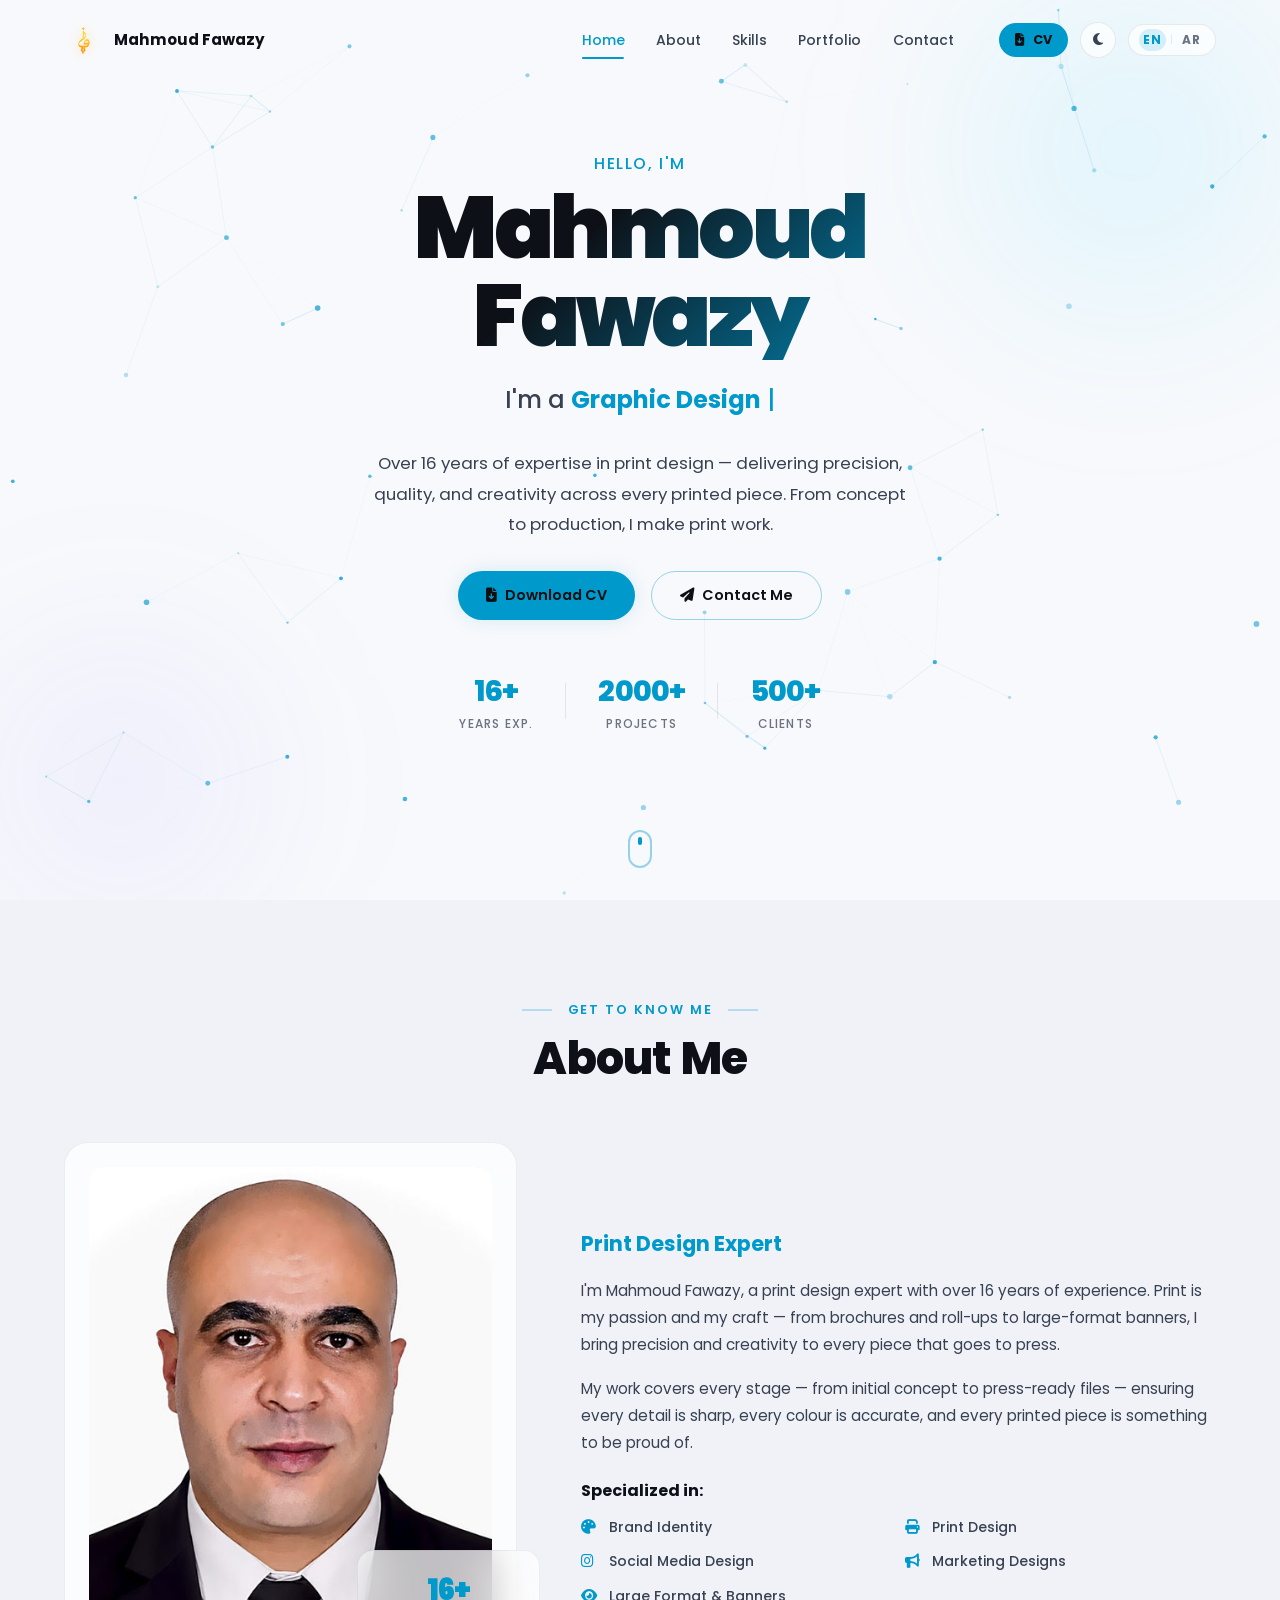
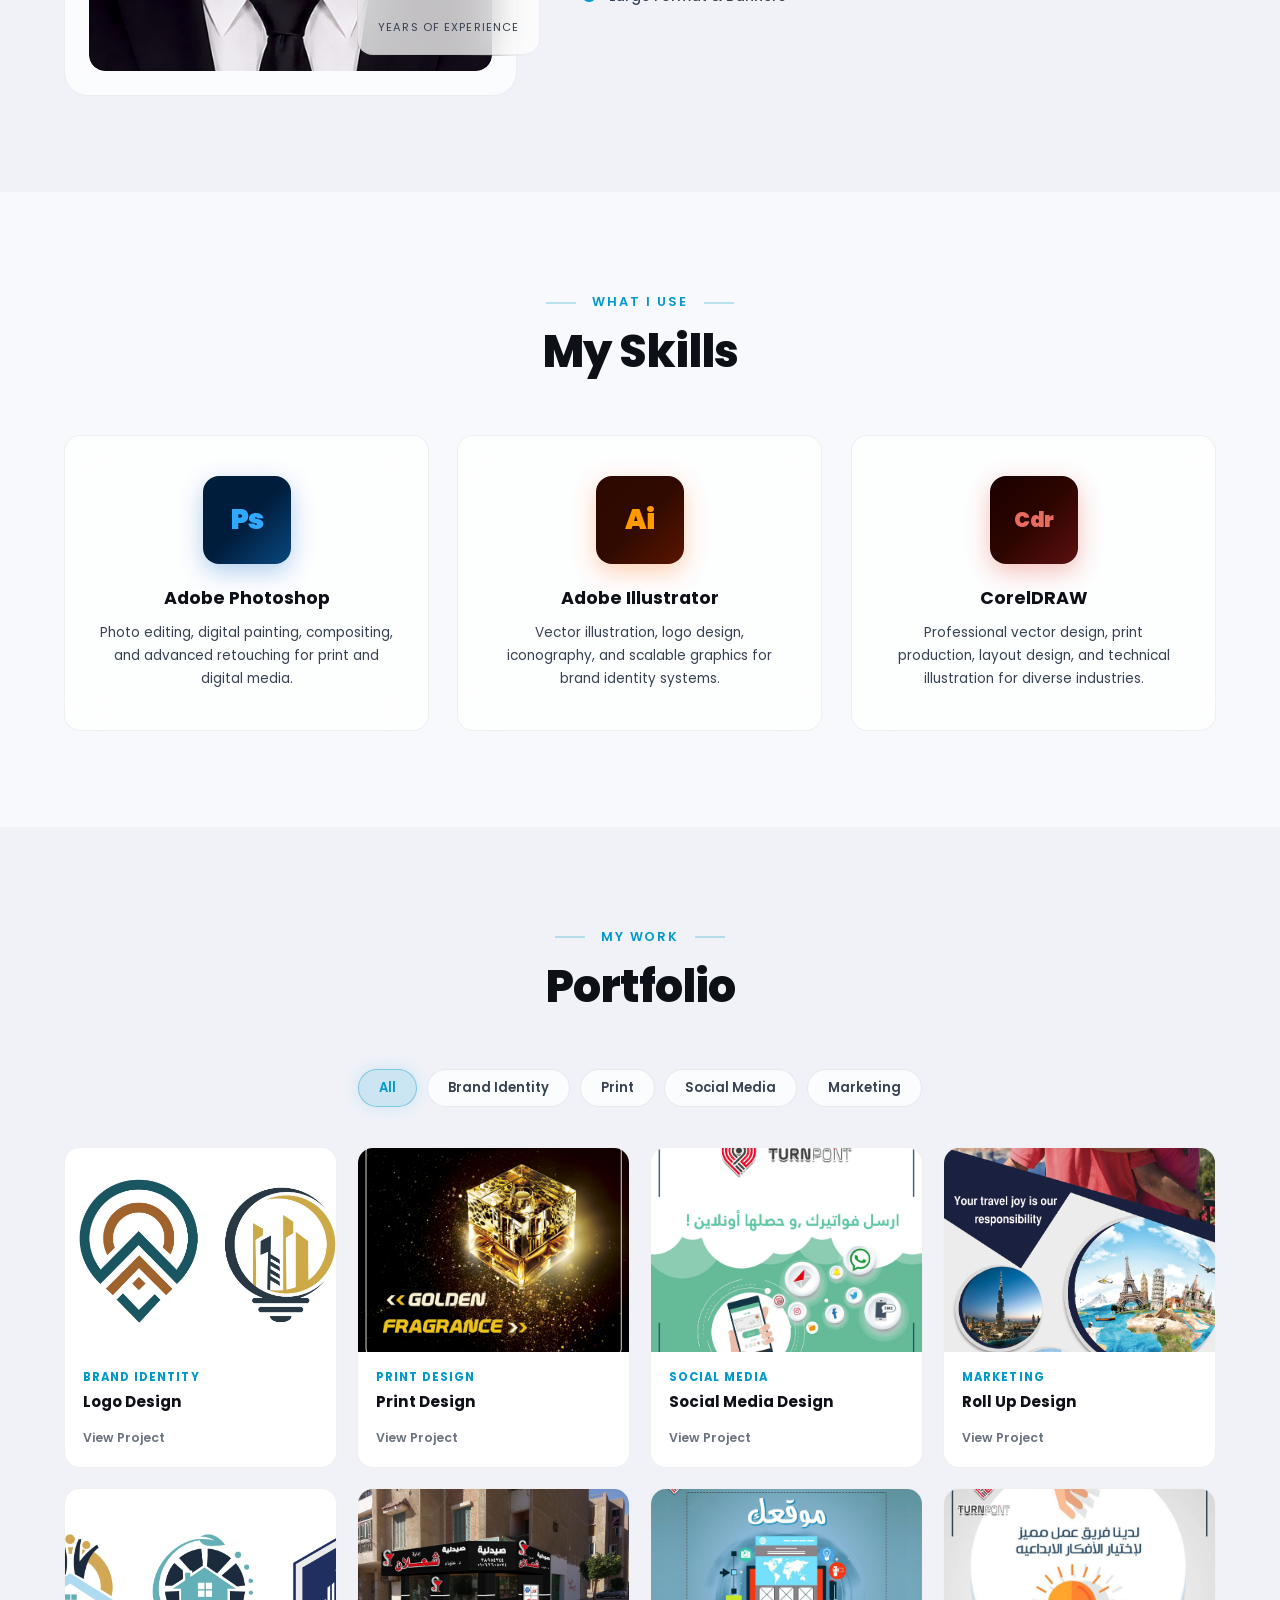
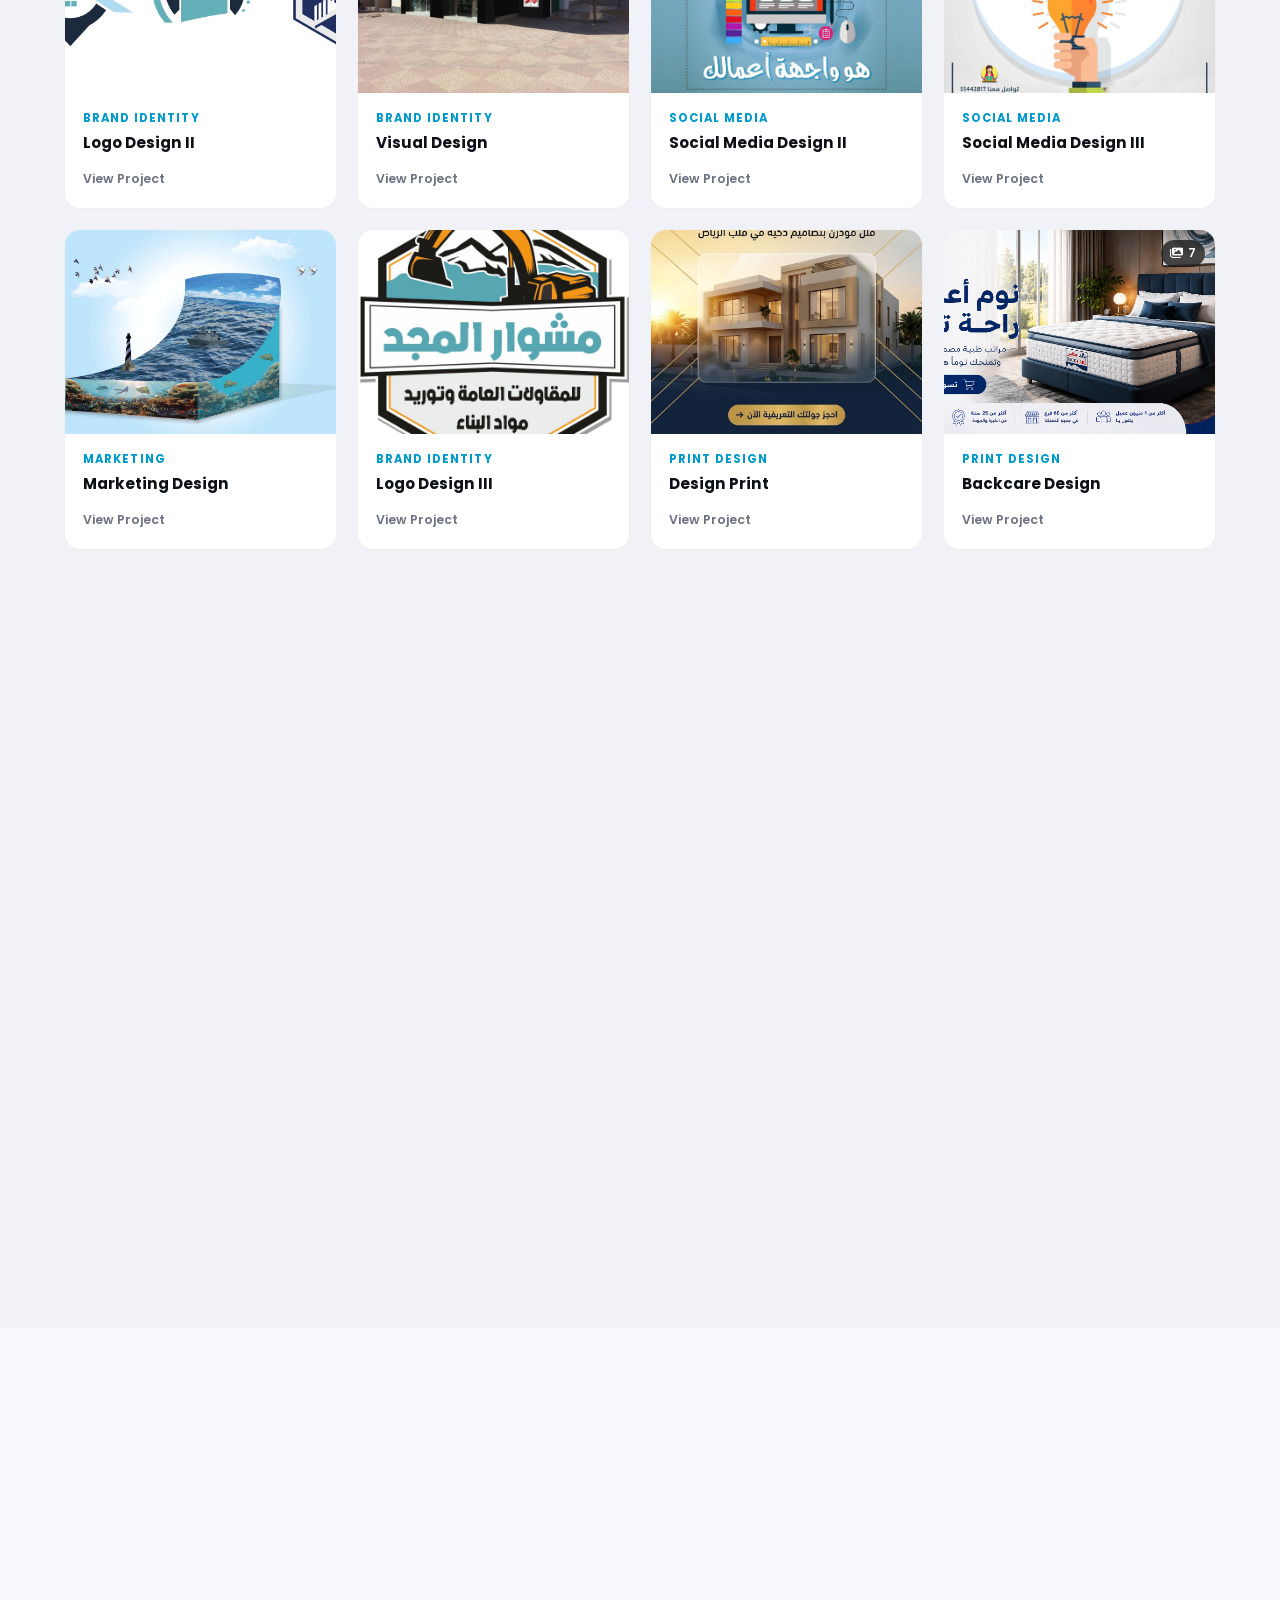
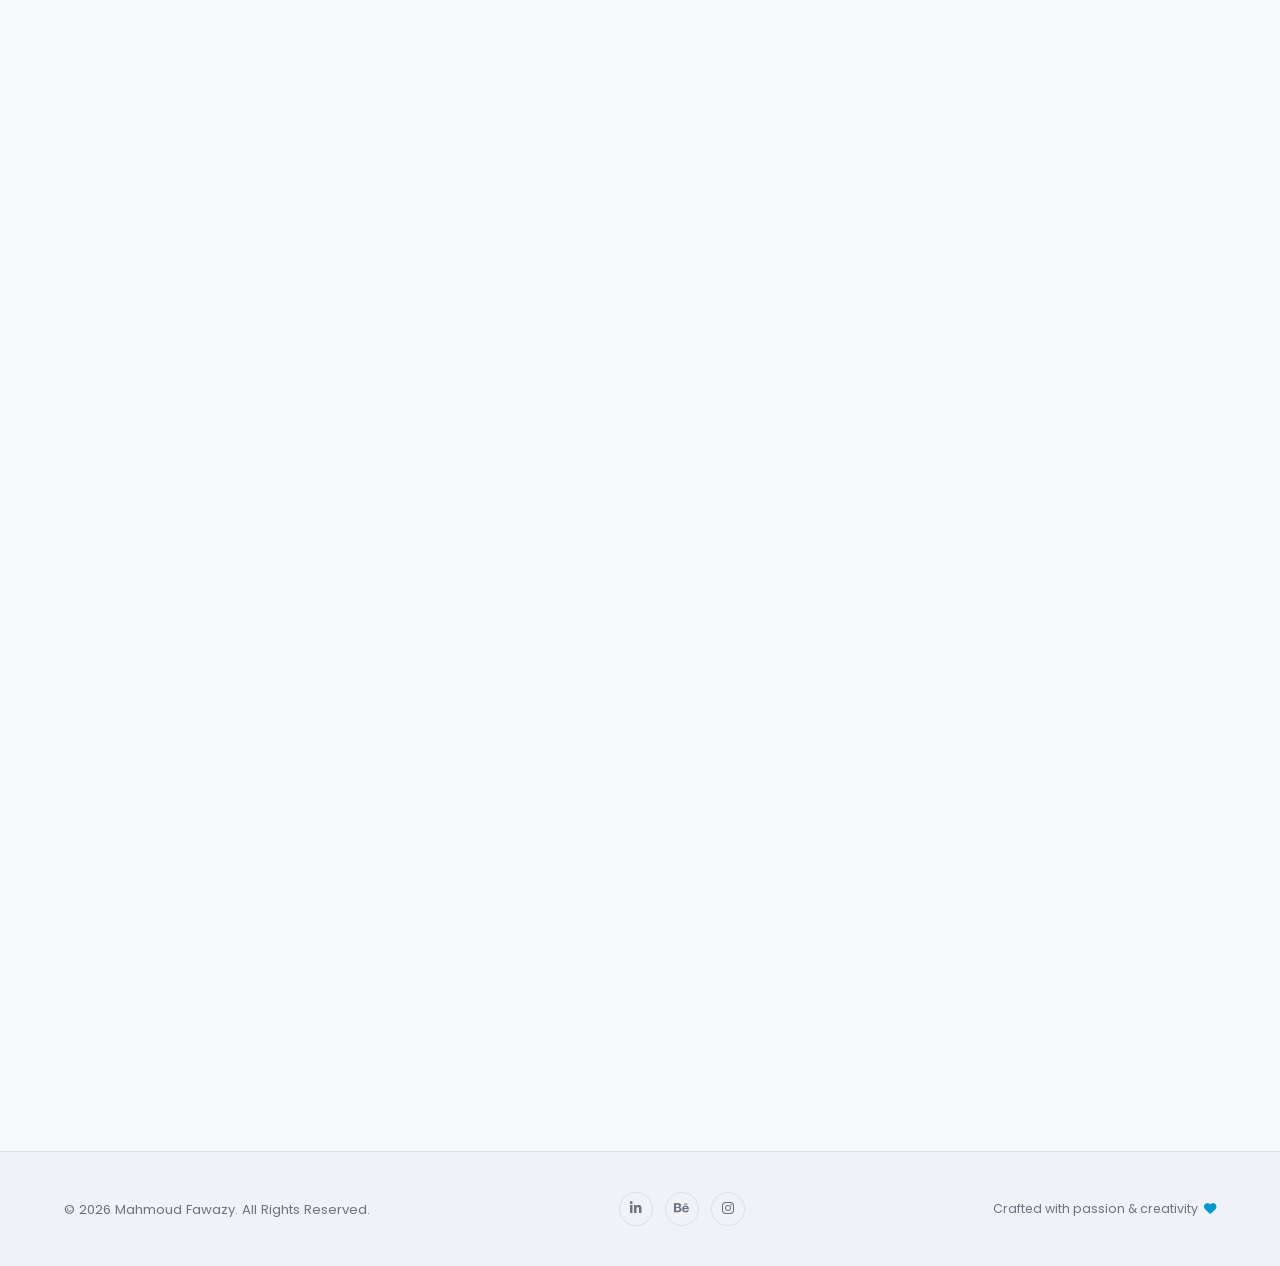
==== commit fb17cef3: "deploy: 1f9168efd524f10188daf9bebe125b0c6b98f522" ====
--- a/index.html
+++ b/index.html
@@ -636,7 +636,7 @@
                 <div class="contact-icon" aria-hidden="true"><i class="fa-solid fa-envelope"></i></div>
                 <div class="contact-detail">
                   <span class="contact-label" data-i18n="contactEmail">Email</span>
-                  <a href="mailto:hello@mohamedfawazy.com" class="contact-value">hello@mohamedfawazy.com</a>
+                  <a href="mailto:mahmoudfawzy.designer@gmail.com" class="contact-value">mahmoudfawazy.designer@gmail.com</a>
                 </div>
               </li>
               <li class="contact-item">
